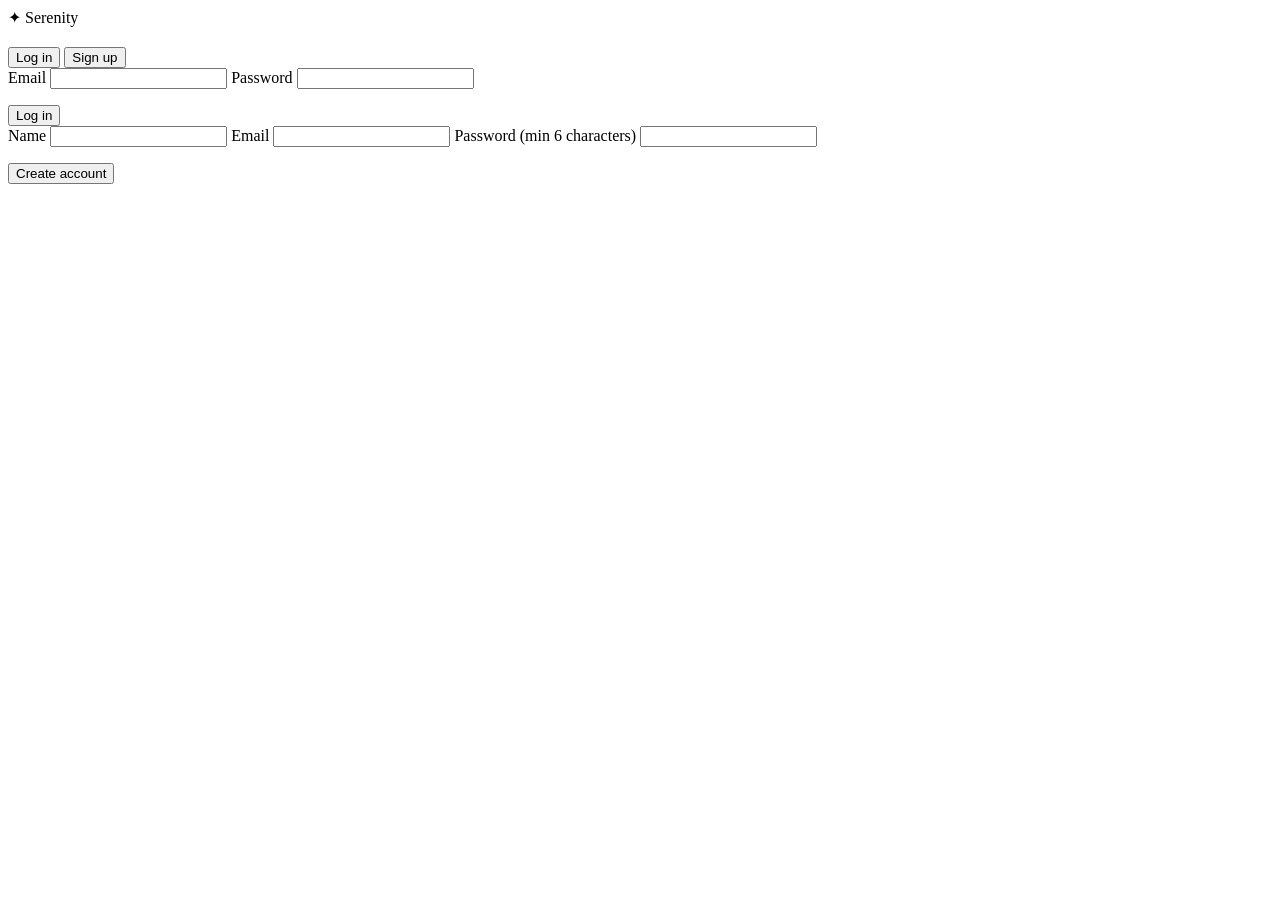
==== index.html @ 815909dd "Add files via upload" ====
<!DOCTYPE html>
<html lang="en">
<head>
<meta charset="UTF-8">
<meta name="viewport" content="width=device-width, initial-scale=1.0">
<title>Serenity — Wellness Companion</title>
<link rel="preconnect" href="https://fonts.googleapis.com">
<link rel="preconnect" href="https://fonts.gstatic.com" crossorigin>
<link href="https://fonts.googleapis.com/css2?family=Space+Grotesk:wght@500;600;700&family=Inter:wght@400;500;600&family=IBM+Plex+Mono:wght@500&display=swap" rel="stylesheet">
<link rel="stylesheet" href="style.css">
</head>
<body>

<!-- AUTH SCREEN -->
<div class="auth-screen" id="authScreen">
  <div class="auth-card">
    <div class="brand" style="justify-content:center;margin-bottom:20px;">
      <span class="brand-mark">✦</span>
      <span class="brand-name">Serenity</span>
    </div>
    <div class="auth-tabs">
      <button class="auth-tab active" data-form="login">Log in</button>
      <button class="auth-tab" data-form="register">Sign up</button>
    </div>

    <form id="loginForm" class="auth-form active">
      <label class="field-label" for="loginEmail">Email</label>
      <input type="email" id="loginEmail" required>
      <label class="field-label" for="loginPassword">Password</label>
      <input type="password" id="loginPassword" required>
      <p class="auth-error" id="loginError"></p>
      <button class="btn btn-primary" type="submit">Log in</button>
    </form>

    <form id="registerForm" class="auth-form">
      <label class="field-label" for="registerName">Name</label>
      <input type="text" id="registerName" required>
      <label class="field-label" for="registerEmail">Email</label>
      <input type="email" id="registerEmail" required>
      <label class="field-label" for="registerPassword">Password (min 6 characters)</label>
      <input type="password" id="registerPassword" required>
      <p class="auth-error" id="registerError"></p>
      <button class="btn btn-primary" type="submit">Create account</button>
    </form>
  </div>
</div>

<!-- APP -->
<div class="app" id="appRoot" style="display:none">

  <aside class="sidebar">
    <div class="brand">
      <span class="brand-mark">✦</span>
      <span class="brand-name">Serenity</span>
    </div>

    <nav class="nav">
      <button class="nav-item active" data-tab="dashboard">
        <svg viewBox="0 0 24 24" fill="none" stroke="currentColor" stroke-width="1.6" stroke-linecap="round" stroke-linejoin="round"><path d="M3 11l9-7 9 7"/><path d="M5 10v9h5v-6h4v6h5v-9"/></svg>
        <span class="label-text">Dashboard</span>
      </button>
      <button class="nav-item" data-tab="mood">
        <svg viewBox="0 0 24 24" fill="none" stroke="currentColor" stroke-width="1.6" stroke-linecap="round" stroke-linejoin="round"><circle cx="12" cy="12" r="8.5"/><path d="M9 10h.01M15 10h.01"/><path d="M8.5 14.2c1 1.1 2.2 1.7 3.5 1.7s2.5-.6 3.5-1.7"/></svg>
        <span class="label-text">Mood</span>
      </button>
      <button class="nav-item" data-tab="health">
        <svg viewBox="0 0 24 24" fill="none" stroke="currentColor" stroke-width="1.6" stroke-linecap="round" stroke-linejoin="round"><path d="M20.8 8.3a4.3 4.3 0 0 0-7.3-3l-1.5 1.5-1.5-1.5a4.3 4.3 0 1 0-6 6L12 19l7.5-7.7c.8-.8 1.3-1.9 1.3-3Z"/></svg>
        <span class="label-text">Health</span>
      </button>
      <button class="nav-item" data-tab="nutrition">
        <svg viewBox="0 0 24 24" fill="none" stroke="currentColor" stroke-width="1.6" stroke-linecap="round" stroke-linejoin="round"><path d="M12 8c-3.3 0-5.5 2.8-5.5 6.3 0 3.7 2.6 6.7 4.6 6.7.9 0 1-.4 1.9-.4s1 .4 1.9.4c1.9 0 4.6-3.4 4.6-7 0-3.2-2.2-6-5.5-6Z"/><path d="M12 8c-.3-2.2.7-3.9 2.3-4.7"/></svg>
        <span class="label-text">Nutrition</span>
      </button>
      <button class="nav-item" data-tab="habits">
        <svg viewBox="0 0 24 24" fill="none" stroke="currentColor" stroke-width="1.6" stroke-linecap="round" stroke-linejoin="round"><circle cx="12" cy="12" r="8.5"/><path d="M8 12.5l2.5 2.5L16 9.5"/></svg>
        <span class="label-text">Habits</span>
      </button>
      <button class="nav-item" data-tab="companion">
        <svg viewBox="0 0 24 24" fill="none" stroke="currentColor" stroke-width="1.6" stroke-linecap="round" stroke-linejoin="round"><path d="M12 3.5c1.8 1.7 1.8 4.6 0 6.3-1.8-1.7-1.8-4.6 0-6.3Z"/><circle cx="12" cy="15" r="6"/></svg>
        <span class="label-text">Companion</span>
      </button>
      <button class="nav-item" data-tab="settings">
        <svg viewBox="0 0 24 24" fill="none" stroke="currentColor" stroke-width="1.6" stroke-linecap="round" stroke-linejoin="round"><circle cx="12" cy="12" r="2.8"/><path d="M19.4 13.5a7.3 7.3 0 0 0 0-3l1.9-1.4-2-3.3-2.2.9a7.3 7.3 0 0 0-2.6-1.5L14.1 3H9.9l-.4 2.2a7.3 7.3 0 0 0-2.6 1.5l-2.2-.9-2 3.3L4.6 10.5a7.3 7.3 0 0 0 0 3L2.7 14.9l2 3.3 2.2-.9c.8.7 1.6 1.2 2.6 1.5l.4 2.2h4.2l.4-2.2c1-.3 1.8-.8 2.6-1.5l2.2.9 2-3.3-1.9-1.4Z"/></svg>
        <span class="label-text">Settings</span>
      </button>
    </nav>

    <div class="sidebar-pet quick-link" data-tab="companion">
      <span class="sidebar-pet-face" id="sidebarPetFace">🌱</span>
      <div class="sidebar-pet-info">
        <span class="sidebar-pet-name" id="sidebarPetName">Pip</span>
        <span class="sidebar-pet-points"><span id="sidebarPoints">0</span> pts</span>
      </div>
    </div>
    <button class="logout-btn" id="logoutBtn">Log out</button>
  </aside>

  <main class="main">

    <!-- DASHBOARD -->
    <section class="screen active" id="screen-dashboard">
      <div class="screen-header">
        <h1 id="dashGreeting">Good morning</h1>
        <p>Here's how today is shaping up.</p>
      </div>
      <div class="card-grid">
        <div class="card pet-mini-card quick-link" data-tab="companion">
          <span class="pet-mini-face" id="dashPetFace">🌱</span>
          <div class="pet-mini-info">
            <h3>Serene is feeling</h3>
            <div class="stat-value small" id="dashCareLabel">Content</div>
          </div>
        </div>
        <div class="card">
          <h3>Points</h3>
          <div class="stat-value" id="dashPoints">0</div>
        </div>
        <div class="card">
          <h3>Water</h3>
          <div class="ring" id="dashWaterRing" style="--pct:0">
            <div class="ring-inner"><span id="dashWaterCups">0</span>/<span id="dashWaterGoal">8</span></div>
          </div>
          <div class="form-row tight" style="justify-content:center">
            <button class="btn-icon" id="waterMinus">–</button>
            <button class="btn-icon" id="waterPlus">+</button>
          </div>
        </div>
        <div class="card">
          <h3>Mood today</h3>
          <div class="stat-value" id="dashMood">—</div>
        </div>
        <div class="card">
          <h3>Sleep last night</h3>
          <div class="stat-value" id="dashSleep">—</div>
        </div>
        <div class="card">
          <h3>Habits done</h3>
          <div class="stat-value" id="dashHabits">0 / 0</div>
        </div>
        <div class="card card-wide">
          <h3>Quick log</h3>
          <div class="quick-actions">
            <button class="btn btn-primary quick-link" data-tab="mood">Log mood</button>
            <button class="btn btn-ghost quick-link" data-tab="health">Log sleep / workout</button>
            <button class="btn btn-ghost quick-link" data-tab="nutrition">Log a meal</button>
            <button class="btn btn-ghost quick-link" data-tab="habits">Check off habits</button>
          </div>
        </div>
      </div>
    </section>

    <!-- MOOD -->
    <section class="screen" id="screen-mood">
      <div class="screen-header">
        <h1>Mood</h1>
        <p>Check in with how you're feeling right now.</p>
      </div>
      <div class="card-grid">
        <div class="card card-wide">
          <h3>Today's check-in</h3>
          <div class="mood-faces" id="moodFaces"></div>
          <label class="field-label" for="moodNote">Note (optional)</label>
          <textarea id="moodNote" placeholder="What's on your mind?"></textarea>
          <div class="form-row" style="margin-top:12px">
            <button class="btn btn-primary" id="saveMoodBtn">Save check-in</button>
          </div>
        </div>
        <div class="card card-wide">
          <h3>Last 14 days</h3>
          <div class="bar-row" id="moodHistory"></div>
        </div>
        <div class="card card-wide">
          <h3>Recent entries</h3>
          <ul class="entry-list" id="moodEntryList"></ul>
        </div>
      </div>
    </section>

    <!-- HEALTH -->
    <section class="screen" id="screen-health">
      <div class="screen-header">
        <h1>Health</h1>
        <p>Water, sleep, and movement.</p>
      </div>
      <div class="card-grid">
        <div class="card">
          <h3>Water today</h3>
          <div class="ring" id="waterRingHealth" style="--pct:0">
            <div class="ring-inner"><span id="waterCupsToday">0</span>/<span id="waterGoalToday">8</span></div>
          </div>
          <div class="form-row tight" style="justify-content:center">
            <button class="btn-icon" id="waterMinusHealth">–</button>
            <button class="btn-icon" id="waterPlusHealth">+</button>
          </div>
          <div class="bar-row" id="waterHistory"></div>
        </div>
        <div class="card">
          <h3>Sleep last night</h3>
          <div class="form-row">
            <div style="flex:1">
              <label class="field-label" for="sleepHours">Hours</label>
              <input type="number" id="sleepHours" min="0" max="14" step="0.5" placeholder="7.5">
            </div>
            <div style="flex:1">
              <label class="field-label" for="sleepQuality">Quality</label>
              <select id="sleepQuality">
                <option>Poor</option>
                <option selected>Okay</option>
                <option>Great</option>
              </select>
            </div>
          </div>
          <button class="btn btn-primary" id="saveSleepBtn">Save sleep</button>
          <div class="bar-row" id="sleepHistory"></div>
        </div>
        <div class="card card-wide">
          <h3>Log a workout</h3>
          <div class="form-row">
            <select id="workoutType">
              <option>Cardio</option>
              <option>Strength</option>
              <option>Yoga</option>
              <option>Walk</option>
              <option>Other</option>
            </select>
            <input type="number" id="workoutDuration" placeholder="Minutes" min="1">
            <button class="btn btn-primary" id="addWorkoutBtn">Add</button>
          </div>
          <ul class="entry-list" id="workoutList"></ul>
        </div>
      </div>
    </section>

    <!-- NUTRITION -->
    <section class="screen" id="screen-nutrition">
      <div class="screen-header">
        <h1>Nutrition</h1>
        <p>Keep a light log of what you're eating.</p>
      </div>
      <div class="card-grid">
        <div class="card">
          <h3>Today</h3>
          <div class="stat-value" id="mealsTodayCount">0</div>
          <span class="tag tag-neutral" id="mealBalanceTag">Log a few more meals</span>
        </div>
        <div class="card card-wide">
          <h3>Log a meal</h3>
          <div class="form-row">
            <input type="text" id="mealName" placeholder="What did you eat?">
            <select id="mealType">
              <option>Breakfast</option>
              <option>Lunch</option>
              <option>Dinner</option>
              <option>Snack</option>
            </select>
            <button class="btn btn-primary" id="addMealBtn">Add</button>
          </div>
          <ul class="entry-list" id="mealList"></ul>
        </div>
      </div>
    </section>

    <!-- HABITS -->
    <section class="screen" id="screen-habits">
      <div class="screen-header">
        <h1>Habits</h1>
        <p>Small, repeatable wins — each one feeds Sprout too.</p>
      </div>
      <div class="card-grid">
        <div class="card card-wide">
          <h3>Today</h3>
          <ul class="entry-list" id="habitList"></ul>
          <div class="form-row" style="margin-top:14px">
            <input type="text" id="newHabitName" placeholder="Add a new habit">
            <button class="btn btn-primary" id="addHabitBtn">Add</button>
          </div>
        </div>
      </div>
    </section>

    <!-- COMPANION -->
    <section class="screen" id="screen-companion">
      <div class="screen-header">
        <h1>Companion</h1>
        <p>How you take care of yourself is how Sprout does too.</p>
      </div>
      <div class="card-grid">
        <div class="card card-wide">
          <div class="pet-stage">
            <svg id="petSvg" class="mood-happy" viewBox="0 0 200 200" width="180" height="180" aria-hidden="true">
              <ellipse class="pet-shadow" cx="100" cy="178" rx="55" ry="9"/>
              <path class="pet-leaf" d="M90 55 C70 40 70 15 85 5 C95 25 95 45 90 55Z"/>
              <path class="pet-leaf" d="M110 55 C130 40 130 15 115 5 C105 25 105 45 110 55Z"/>
              <ellipse class="pet-body" cx="100" cy="122" rx="58" ry="52"/>
              <circle class="pet-cheek" cx="72" cy="130" r="9"/>
              <circle class="pet-cheek" cx="128" cy="130" r="9"/>
              <circle class="pet-eye" cx="84" cy="114" r="6"/>
              <circle class="pet-eye" cx="116" cy="114" r="6"/>
              <path id="petMouth" class="pet-mouth" d="M78 128 Q100 148 122 128"/>
            </svg>
            <div class="pet-accessory-badge" id="petAccessoryBadge"></div>
          </div>
          <div class="companion-headline">
            <h2 id="companionName">Pip</h2>
            <p><span id="companionStatus">Content</span> · score <span id="companionScore" class="mono">0</span>/100 · <span id="companionPoints" class="mono">0</span> pts</p>
          </div>
          <div class="factor-grid">
            <div class="factor">
              <div class="factor-label">Water</div>
              <div class="factor-value" id="factorWater">0 / 8 cups</div>
            </div>
            <div class="factor">
              <div class="factor-label">Mood</div>
              <div class="factor-value" id="factorMood">Not logged yet</div>
            </div>
            <div class="factor">
              <div class="factor-label">Sleep</div>
              <div class="factor-value" id="factorSleep">Not logged yet</div>
            </div>
            <div class="factor">
              <div class="factor-label">Habits</div>
              <div class="factor-value" id="factorHabits">0 / 0</div>
            </div>
          </div>
        </div>
        <div class="card card-wide">
          <h3>Accessories</h3>
          <div class="accessory-grid" id="accessoryGrid"></div>
        </div>
      </div>
    </section>

    <!-- SETTINGS -->
    <section class="screen" id="screen-settings">
      <div class="screen-header">
        <h1>Settings</h1>
        <p>Tune the app to fit you.</p>
      </div>
      <div class="card-grid">
        <div class="card card-wide">
          <div class="settings-row">
            <div>
              <label class="field-label" for="petNameInput">Companion name</label>
              <input type="text" id="petNameInput">
            </div>
            <button class="btn btn-ghost" id="savePetNameBtn">Save</button>
          </div>
          <div class="settings-row">
            <div>
              <label class="field-label" for="waterGoalInput">Daily water goal (cups)</label>
              <input type="number" id="waterGoalInput" min="1" max="20">
            </div>
            <button class="btn btn-ghost" id="saveWaterGoalBtn">Save</button>
          </div>
          <div class="settings-row">
            <label class="switch">
              <input type="checkbox" id="darkModeToggle">
              <span>Dark mode</span>
            </label>
          </div>
          <div class="settings-row">
            <div>
              <div style="font-weight:600">Reset all data</div>
              <div class="field-label" style="margin-top:2px">Clears every log, habit, and unlocked accessory.</div>
            </div>
            <button class="btn btn-ghost" id="resetDataBtn" style="color:var(--accent-rose)">Reset</button>
          </div>
        </div>
      </div>
    </section>

  </main>
</div>

<div class="toast" id="toast"></div>

<script src="app-prototype.js"></script>
</body>
</html>
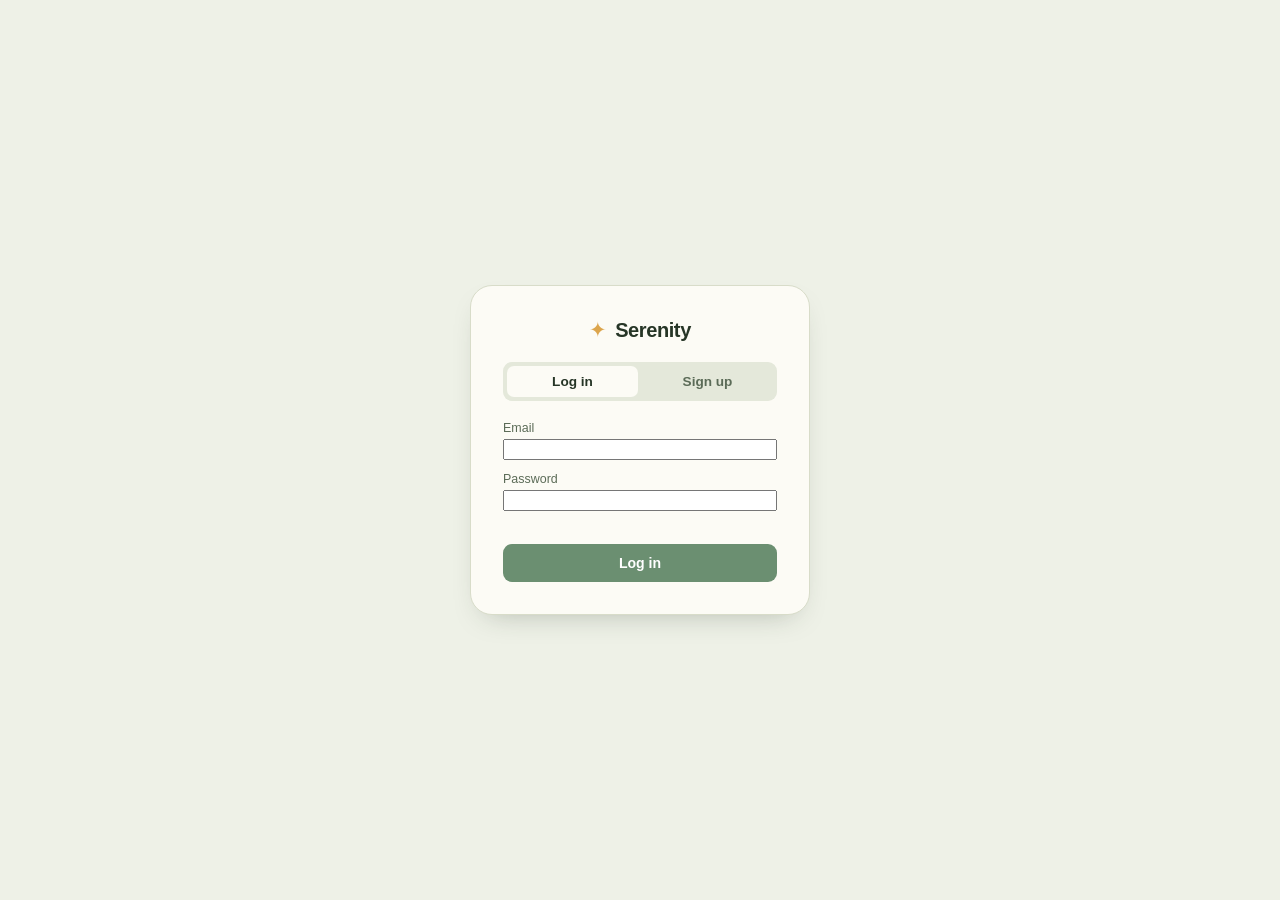
==== commit ddded18b: "Update index.html" ====
--- a/index.html
+++ b/index.html
@@ -3,7 +3,7 @@
 <head>
 <meta charset="UTF-8">
 <meta name="viewport" content="width=device-width, initial-scale=1.0">
-<title>Serenity — Wellness Companion</title>
+<title>Serenity | Wellness Companion</title>
 <link rel="preconnect" href="https://fonts.googleapis.com">
 <link rel="preconnect" href="https://fonts.gstatic.com" crossorigin>
 <link href="https://fonts.googleapis.com/css2?family=Space+Grotesk:wght@500;600;700&family=Inter:wght@400;500;600&family=IBM+Plex+Mono:wght@500&display=swap" rel="stylesheet">
--- a/style.css
+++ b/style.css
@@ -0,0 +1,449 @@
+:root {
+  --bg: #EEF1E7;
+  --surface: #FCFBF5;
+  --surface-alt: #E4E8DA;
+  --ink: #263526;
+  --ink-soft: #5B6B57;
+  --border: #D8DCC9;
+  --accent-amber: #DCA54C;
+  --accent-sage: #6B8F71;
+  --accent-water: #5B8AA6;
+  --accent-lavender: #8983AD;
+  --accent-rose: #C77B78;
+  --radius-lg: 22px;
+  --radius-md: 14px;
+  --radius-sm: 9px;
+  --shadow: 0 12px 30px -16px rgba(38, 53, 38, 0.35);
+  --font-display: 'Space Grotesk', sans-serif;
+  --font-body: 'Inter', sans-serif;
+  --font-mono: 'IBM Plex Mono', monospace;
+}
+
+body.dark {
+  --bg: #141C17;
+  --surface: #1E2921;
+  --surface-alt: #263329;
+  --ink: #E9F0E4;
+  --ink-soft: #9FB29A;
+  --border: #33422F;
+  --shadow: 0 12px 30px -16px rgba(0, 0, 0, 0.55);
+}
+
+* { box-sizing: border-box; }
+
+html, body { height: 100%; }
+
+body {
+  margin: 0;
+  background: var(--bg);
+  color: var(--ink);
+  font-family: var(--font-body);
+  transition: background .3s ease, color .3s ease;
+  -webkit-font-smoothing: antialiased;
+}
+
+button, input, select, textarea { font-family: inherit; }
+
+:focus-visible {
+  outline: 2px solid var(--accent-water);
+  outline-offset: 2px;
+}
+
+h1, h2, h3 { font-family: var(--font-display); margin: 0; color: var(--ink); }
+
+.mono { font-family: var(--font-mono); }
+
+.app {
+  display: grid;
+  grid-template-columns: 232px 1fr;
+  min-height: 100vh;
+}
+
+/* ---------- sidebar ---------- */
+
+.sidebar {
+  background: var(--surface);
+  border-right: 1px solid var(--border);
+  display: flex;
+  flex-direction: column;
+  padding: 24px 16px;
+  gap: 20px;
+}
+
+.brand {
+  display: flex;
+  align-items: center;
+  gap: 8px;
+  padding: 0 8px;
+}
+
+.brand-mark {
+  font-size: 1.3rem;
+  color: var(--accent-amber);
+}
+
+.brand-name {
+  font-family: var(--font-display);
+  font-weight: 700;
+  font-size: 1.25rem;
+  letter-spacing: -0.02em;
+}
+
+.nav {
+  display: flex;
+  flex-direction: column;
+  gap: 4px;
+  flex: 1;
+}
+
+.nav-item {
+  display: flex;
+  align-items: center;
+  gap: 10px;
+  padding: 10px 12px;
+  border: none;
+  background: transparent;
+  color: var(--ink-soft);
+  border-radius: var(--radius-sm);
+  font-size: 0.92rem;
+  font-weight: 500;
+  cursor: pointer;
+  text-align: left;
+  transition: background .18s ease, color .18s ease;
+}
+
+.nav-item svg { width: 18px; height: 18px; flex-shrink: 0; }
+
+.nav-item:hover { background: var(--surface-alt); color: var(--ink); }
+
+.nav-item.active {
+  background: var(--accent-sage);
+  color: #fff;
+}
+
+.sidebar-pet {
+  display: flex;
+  align-items: center;
+  gap: 10px;
+  padding: 10px 12px;
+  border-radius: var(--radius-md);
+  background: var(--surface-alt);
+  cursor: pointer;
+  border: 1px solid var(--border);
+}
+
+.sidebar-pet-face { font-size: 1.4rem; }
+
+.sidebar-pet-info { display: flex; flex-direction: column; line-height: 1.25; }
+
+.sidebar-pet-name { font-weight: 600; font-size: 0.85rem; }
+
+.sidebar-pet-points { font-family: var(--font-mono); font-size: 0.75rem; color: var(--ink-soft); }
+
+/* ---------- main ---------- */
+
+.main {
+  padding: 32px 40px 80px;
+  overflow-y: auto;
+  max-width: 1000px;
+}
+
+.screen { display: none; animation: fadeIn .25s ease; }
+.screen.active { display: block; }
+
+@keyframes fadeIn { from { opacity: 0; transform: translateY(4px); } to { opacity: 1; transform: translateY(0); } }
+
+.screen-header { margin-bottom: 24px; }
+.screen-header h1 { font-size: 1.7rem; margin-bottom: 4px; }
+.screen-header p { color: var(--ink-soft); margin: 0; font-size: 0.95rem; }
+
+.card-grid {
+  display: grid;
+  grid-template-columns: repeat(auto-fit, minmax(220px, 1fr));
+  gap: 18px;
+}
+
+.card {
+  background: var(--surface);
+  border: 1px solid var(--border);
+  border-radius: var(--radius-lg);
+  padding: 22px;
+  box-shadow: var(--shadow);
+}
+
+.card h3 {
+  font-size: 0.78rem;
+  text-transform: uppercase;
+  letter-spacing: 0.06em;
+  color: var(--ink-soft);
+  font-weight: 600;
+  margin-bottom: 14px;
+}
+
+.card-wide { grid-column: 1 / -1; }
+
+/* ---------- buttons & forms ---------- */
+
+.btn {
+  font-family: var(--font-display);
+  font-weight: 600;
+  font-size: 0.88rem;
+  border: none;
+  border-radius: var(--radius-sm);
+  padding: 10px 16px;
+  cursor: pointer;
+  transition: transform .12s ease, opacity .12s ease;
+}
+
+.btn:active { transform: scale(0.97); }
+.btn:disabled { opacity: 0.4; cursor: not-allowed; }
+
+.btn-primary { background: var(--accent-sage); color: #fff; }
+.btn-amber { background: var(--accent-amber); color: #2A2010; }
+.btn-ghost { background: var(--surface-alt); color: var(--ink); }
+.btn-icon {
+  width: 34px; height: 34px; border-radius: 50%;
+  display: inline-flex; align-items: center; justify-content: center;
+  background: var(--surface-alt); border: 1px solid var(--border); color: var(--ink);
+  font-size: 1.1rem; cursor: pointer; font-family: var(--font-body);
+}
+
+.form-row { display: flex; gap: 10px; margin-bottom: 12px; flex-wrap: wrap; }
+.form-row.tight { margin-bottom: 0; }
+
+input[type="text"], input[type="number"], select, textarea {
+  background: var(--surface-alt);
+  border: 1px solid var(--border);
+  color: var(--ink);
+  border-radius: var(--radius-sm);
+  padding: 9px 12px;
+  font-size: 0.9rem;
+  flex: 1;
+  min-width: 100px;
+}
+
+textarea { resize: vertical; min-height: 60px; width: 100%; }
+
+label.field-label { font-size: 0.78rem; color: var(--ink-soft); display: block; margin-bottom: 4px; }
+
+.switch { display: inline-flex; align-items: center; gap: 10px; cursor: pointer; }
+.switch input { width: 40px; height: 22px; }
+
+/* ---------- rings & bars ---------- */
+
+.ring {
+  width: 92px; height: 92px; border-radius: 50%;
+  background: conic-gradient(var(--accent-water) calc(var(--pct, 0) * 1%), var(--surface-alt) 0);
+  display: grid; place-items: center;
+  margin: 0 auto 10px;
+}
+
+.ring-inner {
+  width: 68px; height: 68px; border-radius: 50%;
+  background: var(--surface);
+  display: flex; align-items: center; justify-content: center;
+  font-family: var(--font-mono); font-size: 0.82rem;
+}
+
+.bar-row { display: flex; gap: 8px; align-items: flex-end; height: 80px; margin-top: 10px; }
+.bar-col { display: flex; flex-direction: column; align-items: center; gap: 6px; flex: 1; }
+.bar { width: 12px; border-radius: 4px 4px 0 0; background: var(--accent-sage); min-height: 3px; }
+.bar-water { background: var(--accent-water); }
+.bar-sleep { background: var(--accent-lavender); }
+.bar-label { font-size: 0.65rem; color: var(--ink-soft); }
+
+/* ---------- dashboard ---------- */
+
+.stat-row { display: flex; align-items: baseline; justify-content: space-between; }
+.stat-value { font-family: var(--font-mono); font-size: 1.6rem; }
+.stat-value.small { font-size: 1.3rem; }
+
+.quick-actions { display: flex; gap: 10px; flex-wrap: wrap; margin-top: 16px; }
+
+.pet-mini-card {
+  display: flex; align-items: center; gap: 16px; cursor: pointer;
+}
+.pet-mini-face { font-size: 2.4rem; }
+.pet-mini-info h3 { margin-bottom: 2px; }
+
+/* ---------- mood ---------- */
+
+.mood-faces { display: flex; gap: 10px; flex-wrap: wrap; margin-bottom: 16px; }
+
+.mood-face {
+  display: flex; flex-direction: column; align-items: center; gap: 4px;
+  background: var(--surface-alt); border: 2px solid transparent; border-radius: var(--radius-md);
+  padding: 10px 14px; cursor: pointer;
+}
+.mood-face.selected { border-color: var(--accent-sage); background: var(--surface); }
+.mood-emoji { font-size: 1.5rem; }
+.mood-label { font-size: 0.7rem; color: var(--ink-soft); }
+
+/* ---------- lists ---------- */
+
+ul.entry-list { list-style: none; margin: 0; padding: 0; display: flex; flex-direction: column; gap: 8px; }
+ul.entry-list li {
+  display: flex; justify-content: space-between; gap: 10px;
+  background: var(--surface-alt); padding: 10px 14px; border-radius: var(--radius-sm);
+  font-size: 0.87rem;
+}
+.entry-note { color: var(--ink-soft); font-size: 0.8rem; text-align: right; }
+li.empty { color: var(--ink-soft); font-style: italic; background: transparent; padding-left: 0; }
+
+/* ---------- habits ---------- */
+
+.habit-row { align-items: center; }
+.habit-check {
+  width: 26px; height: 26px; border-radius: 50%; border: 2px solid var(--accent-sage);
+  background: transparent; color: #fff; cursor: pointer; flex-shrink: 0; font-size: 0.8rem;
+}
+.habit-check.checked { background: var(--accent-sage); }
+.habit-name { flex: 1; }
+.habit-streak { font-family: var(--font-mono); font-size: 0.78rem; color: var(--ink-soft); }
+.habit-remove { border: none; background: transparent; color: var(--ink-soft); cursor: pointer; font-size: 0.85rem; }
+
+/* ---------- tags ---------- */
+
+.tag {
+  display: inline-block; padding: 4px 10px; border-radius: 999px; font-size: 0.75rem; font-weight: 600;
+}
+.tag-good { background: rgba(107,143,113,0.18); color: var(--accent-sage); }
+.tag-neutral { background: var(--surface-alt); color: var(--ink-soft); }
+
+/* ---------- companion / pet ---------- */
+
+.pet-stage {
+  position: relative; display: flex; justify-content: center; align-items: center;
+  padding: 20px 0 10px;
+}
+
+.pet-stage svg { animation: breathe 3.6s ease-in-out infinite; }
+
+@keyframes breathe {
+  0%, 100% { transform: translateY(0) scale(1); }
+  50% { transform: translateY(-5px) scale(1.015); }
+}
+
+.pet-leaf { fill: var(--accent-sage); }
+.pet-shadow { fill: rgba(0,0,0,0.08); }
+.pet-body { fill: var(--accent-sage); transition: fill .5s ease; }
+.pet-cheek { fill: var(--accent-rose); opacity: 0.35; }
+.pet-eye { fill: var(--ink); }
+.pet-mouth { fill: none; stroke: var(--ink); stroke-width: 4; stroke-linecap: round; transition: d .3s ease; }
+
+svg.mood-neutral .pet-body { fill: #C9B77E; }
+svg.mood-sad .pet-body { fill: var(--accent-rose); }
+
+.pet-accessory-badge {
+  position: absolute; right: calc(50% - 90px); bottom: 12px;
+  width: 42px; height: 42px; border-radius: 50%;
+  background: var(--surface); border: 2px solid var(--border);
+  align-items: center; justify-content: center; font-size: 20px;
+  display: none; box-shadow: var(--shadow);
+}
+
+.companion-headline { text-align: center; margin-bottom: 6px; }
+.companion-headline h2 { font-size: 1.4rem; }
+.companion-headline p { color: var(--ink-soft); margin: 4px 0 0; font-size: 0.88rem; }
+
+.factor-grid {
+  display: grid; grid-template-columns: repeat(auto-fit, minmax(140px, 1fr)); gap: 10px; margin-top: 16px;
+}
+.factor {
+  background: var(--surface-alt); border-radius: var(--radius-sm); padding: 10px 12px;
+}
+.factor-label { font-size: 0.7rem; color: var(--ink-soft); text-transform: uppercase; letter-spacing: 0.04em; }
+.factor-value { font-family: var(--font-mono); font-size: 1rem; margin-top: 2px; }
+
+.accessory-grid {
+  display: grid; grid-template-columns: repeat(auto-fill, minmax(130px, 1fr)); gap: 12px; margin-top: 14px;
+}
+.acc-card {
+  background: var(--surface-alt); border-radius: var(--radius-md); padding: 14px; text-align: center;
+  display: flex; flex-direction: column; align-items: center; gap: 6px; border: 1px solid var(--border);
+}
+.acc-card.locked { opacity: 0.65; }
+.acc-emoji { font-size: 1.7rem; }
+.acc-name { font-size: 0.8rem; font-weight: 600; }
+.acc-hint { font-size: 0.68rem; color: var(--ink-soft); }
+.acc-btn {
+  font-family: var(--font-display); font-size: 0.72rem; font-weight: 600;
+  border: none; border-radius: 999px; padding: 6px 12px; cursor: pointer;
+  background: var(--accent-amber); color: #2A2010;
+}
+.acc-btn.equipped { background: var(--accent-sage); color: #fff; }
+.acc-btn:disabled { opacity: 0.4; cursor: not-allowed; }
+
+/* ---------- settings ---------- */
+
+.settings-row {
+  display: flex; align-items: flex-end; justify-content: space-between; gap: 14px;
+  padding: 14px 0; border-bottom: 1px solid var(--border); flex-wrap: wrap;
+}
+.settings-row:last-child { border-bottom: none; }
+
+/* ---------- auth screen ---------- */
+
+.auth-screen {
+  min-height: 100vh; display: flex; align-items: center; justify-content: center;
+  background: var(--bg); padding: 20px;
+}
+.auth-card {
+  background: var(--surface); border: 1px solid var(--border); border-radius: var(--radius-lg);
+  box-shadow: var(--shadow); padding: 32px; width: 100%; max-width: 340px;
+}
+.auth-tabs {
+  display: flex; gap: 4px; margin-bottom: 20px; background: var(--surface-alt);
+  border-radius: var(--radius-sm); padding: 4px;
+}
+.auth-tab {
+  flex: 1; padding: 8px; border: none; background: transparent; cursor: pointer;
+  border-radius: calc(var(--radius-sm) - 2px); font-family: var(--font-display);
+  font-weight: 600; font-size: 0.85rem; color: var(--ink-soft);
+}
+.auth-tab.active { background: var(--surface); color: var(--ink); box-shadow: var(--shadow); }
+.auth-form { display: none; flex-direction: column; }
+.auth-form.active { display: flex; }
+.auth-form input { width: 100%; margin-bottom: 12px; }
+.auth-error { color: var(--accent-rose); font-size: 0.8rem; min-height: 1.1em; margin: -4px 0 10px; }
+.auth-form .btn { width: 100%; padding: 11px; }
+
+.logout-btn {
+  width: 100%; margin-top: 6px; font-size: 0.78rem; color: var(--ink-soft);
+  background: transparent; border: 1px solid var(--border); border-radius: var(--radius-sm);
+  padding: 7px; cursor: pointer; font-family: var(--font-body);
+}
+.logout-btn:hover { background: var(--surface-alt); color: var(--ink); }
+
+/* ---------- toast ---------- */
+
+.toast {
+  position: fixed; bottom: 24px; left: 50%; transform: translateX(-50%) translateY(20px);
+  background: var(--ink); color: var(--bg); padding: 12px 20px; border-radius: 999px;
+  font-size: 0.85rem; opacity: 0; pointer-events: none; transition: opacity .25s ease, transform .25s ease;
+  box-shadow: var(--shadow); z-index: 50;
+}
+.toast.show { opacity: 1; transform: translateX(-50%) translateY(0); }
+
+/* ---------- responsive ---------- */
+
+@media (max-width: 780px) {
+  .app { grid-template-columns: 1fr; grid-template-rows: auto 1fr; }
+  .sidebar {
+    flex-direction: row; align-items: center; padding: 12px 14px; border-right: none;
+    border-bottom: 1px solid var(--border); overflow-x: auto; gap: 12px;
+  }
+  .brand { padding: 0; }
+  .nav { flex-direction: row; flex: none; gap: 2px; }
+  .nav-item span.label-text { display: none; }
+  .nav-item { padding: 8px; }
+  .sidebar-pet { margin-left: auto; }
+  .sidebar-pet-info { display: none; }
+  .main { padding: 20px 16px 70px; }
+}
+
+@media (prefers-reduced-motion: reduce) {
+  .pet-stage svg { animation: none; }
+  .screen { animation: none; }
+  .toast { transition: none; }
+}
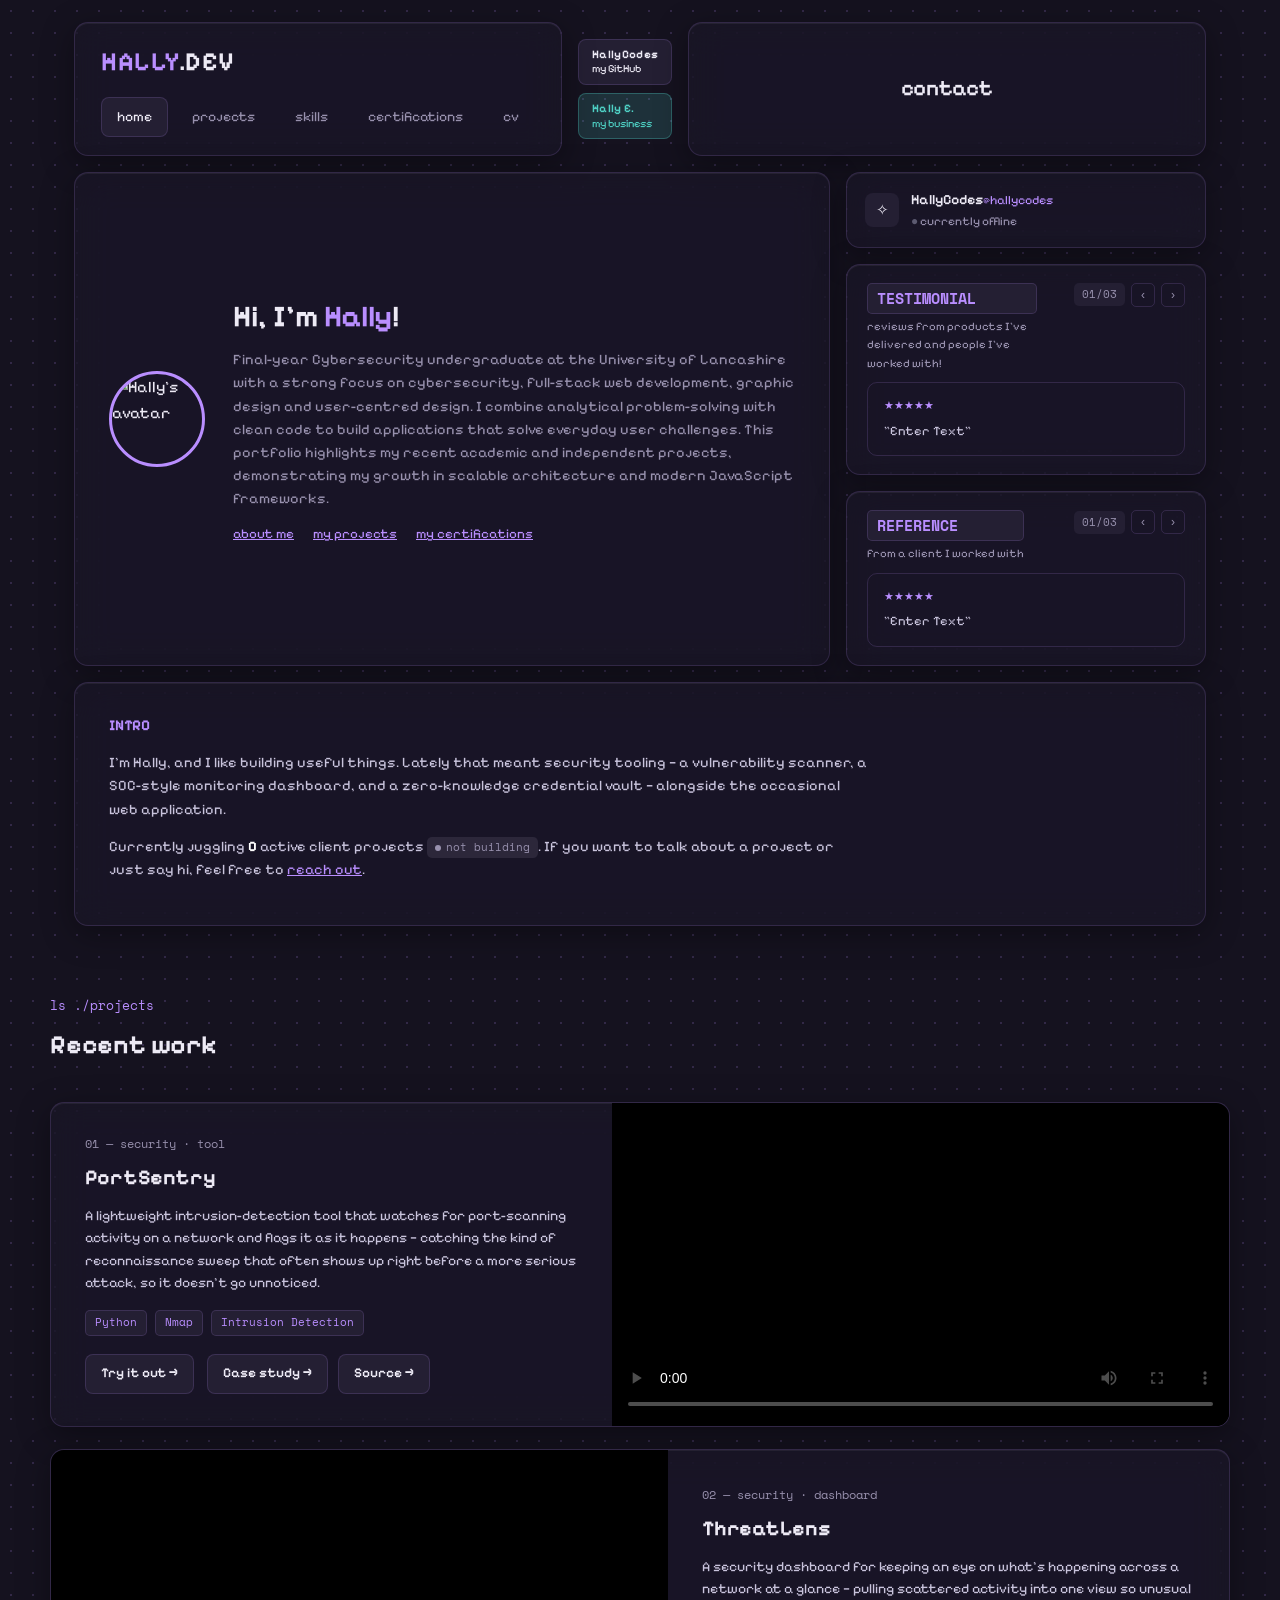
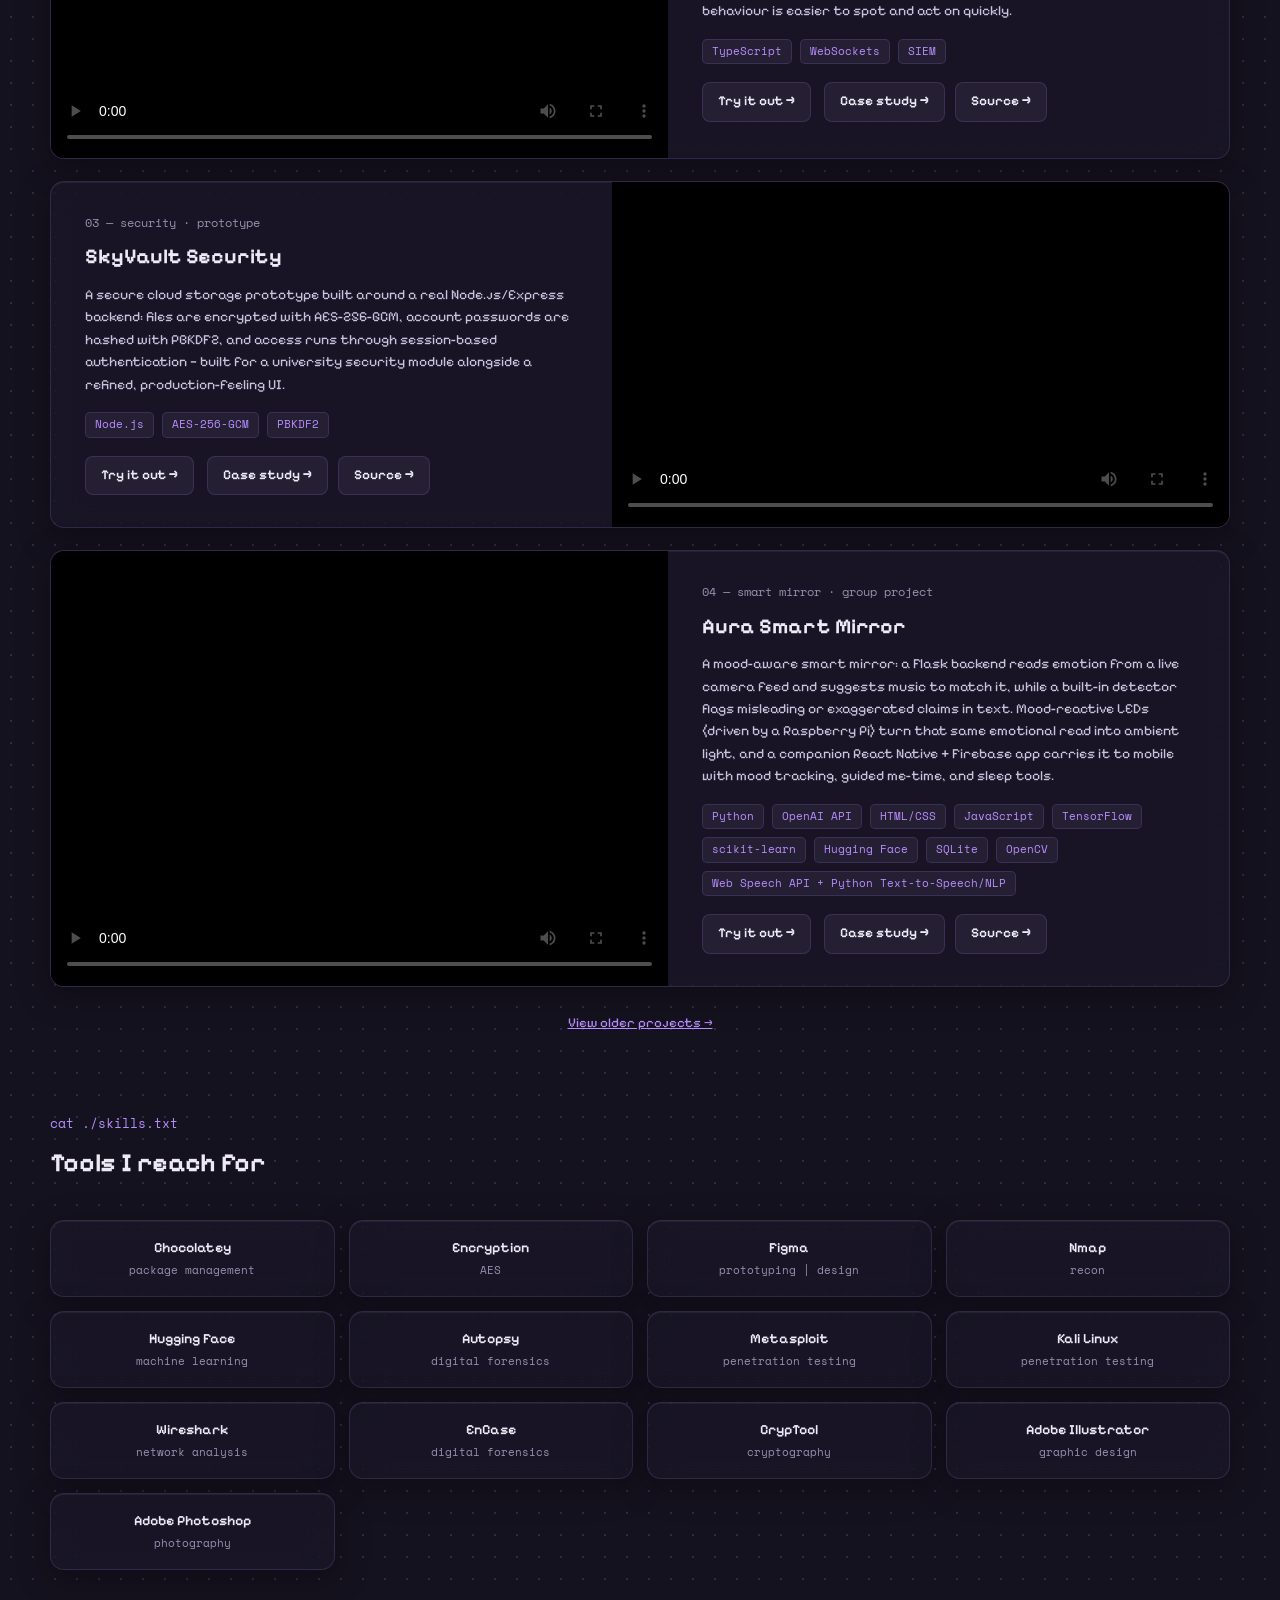
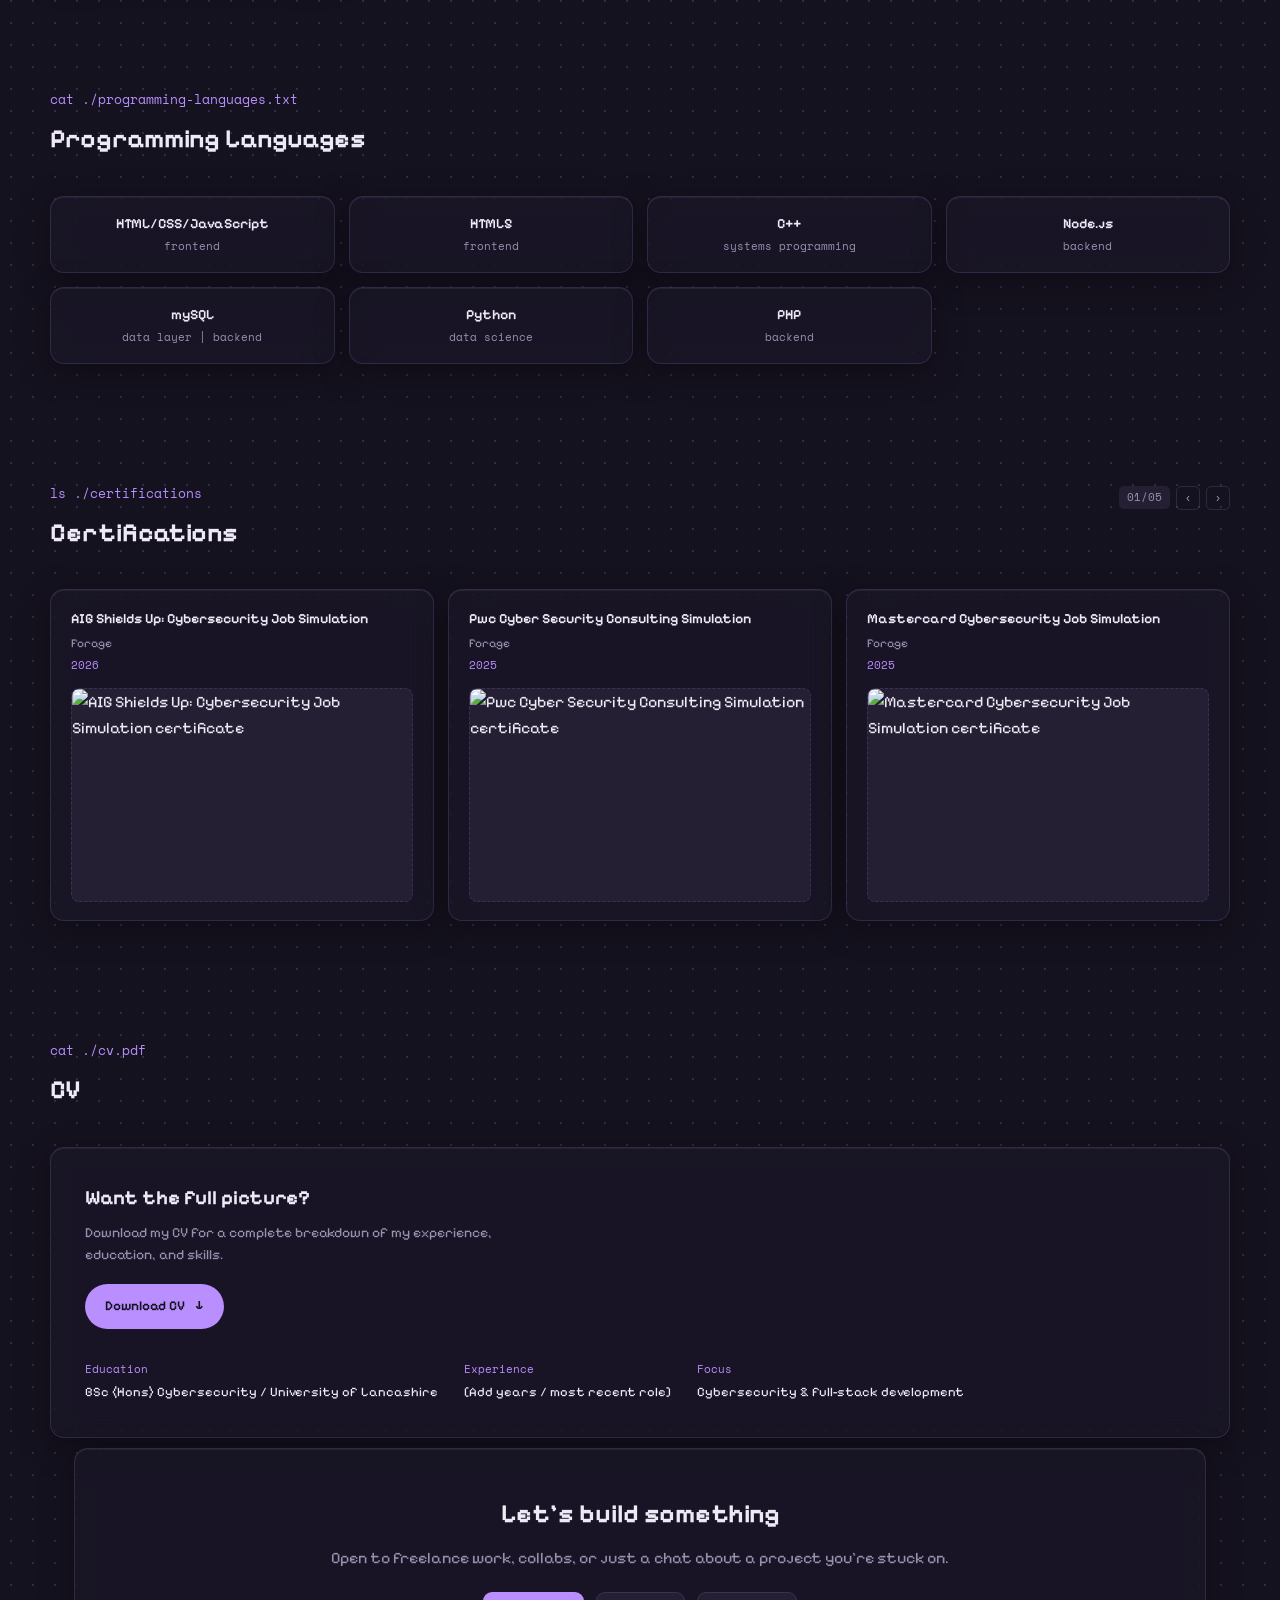
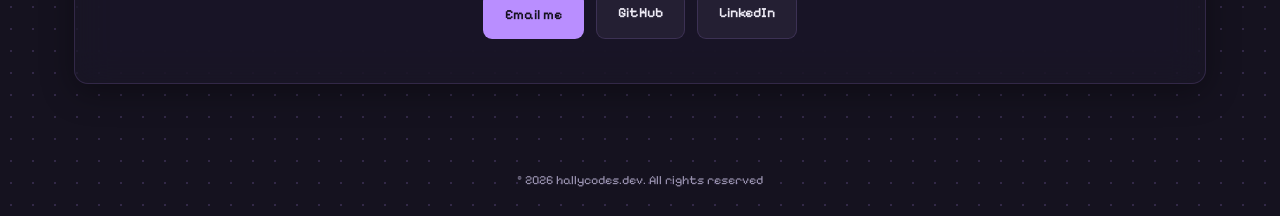
==== commit f0780e60: "Add files via upload" ====
--- a/index.html
+++ b/index.html
@@ -1,379 +1,469 @@
-<!DOCTYPE html>
-<html lang="en">
-<head>
-<meta charset="UTF-8">
-<meta name="viewport" content="width=device-width, initial-scale=1.0">
-<title>Serenity | Wellness Companion</title>
-<link rel="preconnect" href="https://fonts.googleapis.com">
-<link rel="preconnect" href="https://fonts.gstatic.com" crossorigin>
-<link href="https://fonts.googleapis.com/css2?family=Space+Grotesk:wght@500;600;700&family=Inter:wght@400;500;600&family=IBM+Plex+Mono:wght@500&display=swap" rel="stylesheet">
-<link rel="stylesheet" href="style.css">
-</head>
-<body>
-
-<!-- AUTH SCREEN -->
-<div class="auth-screen" id="authScreen">
-  <div class="auth-card">
-    <div class="brand" style="justify-content:center;margin-bottom:20px;">
-      <span class="brand-mark">✦</span>
-      <span class="brand-name">Serenity</span>
-    </div>
-    <div class="auth-tabs">
-      <button class="auth-tab active" data-form="login">Log in</button>
-      <button class="auth-tab" data-form="register">Sign up</button>
-    </div>
-
-    <form id="loginForm" class="auth-form active">
-      <label class="field-label" for="loginEmail">Email</label>
-      <input type="email" id="loginEmail" required>
-      <label class="field-label" for="loginPassword">Password</label>
-      <input type="password" id="loginPassword" required>
-      <p class="auth-error" id="loginError"></p>
-      <button class="btn btn-primary" type="submit">Log in</button>
-    </form>
-
-    <form id="registerForm" class="auth-form">
-      <label class="field-label" for="registerName">Name</label>
-      <input type="text" id="registerName" required>
-      <label class="field-label" for="registerEmail">Email</label>
-      <input type="email" id="registerEmail" required>
-      <label class="field-label" for="registerPassword">Password (min 6 characters)</label>
-      <input type="password" id="registerPassword" required>
-      <p class="auth-error" id="registerError"></p>
-      <button class="btn btn-primary" type="submit">Create account</button>
-    </form>
-  </div>
-</div>
-
-<!-- APP -->
-<div class="app" id="appRoot" style="display:none">
-
-  <aside class="sidebar">
-    <div class="brand">
-      <span class="brand-mark">✦</span>
-      <span class="brand-name">Serenity</span>
-    </div>
-
-    <nav class="nav">
-      <button class="nav-item active" data-tab="dashboard">
-        <svg viewBox="0 0 24 24" fill="none" stroke="currentColor" stroke-width="1.6" stroke-linecap="round" stroke-linejoin="round"><path d="M3 11l9-7 9 7"/><path d="M5 10v9h5v-6h4v6h5v-9"/></svg>
-        <span class="label-text">Dashboard</span>
-      </button>
-      <button class="nav-item" data-tab="mood">
-        <svg viewBox="0 0 24 24" fill="none" stroke="currentColor" stroke-width="1.6" stroke-linecap="round" stroke-linejoin="round"><circle cx="12" cy="12" r="8.5"/><path d="M9 10h.01M15 10h.01"/><path d="M8.5 14.2c1 1.1 2.2 1.7 3.5 1.7s2.5-.6 3.5-1.7"/></svg>
-        <span class="label-text">Mood</span>
-      </button>
-      <button class="nav-item" data-tab="health">
-        <svg viewBox="0 0 24 24" fill="none" stroke="currentColor" stroke-width="1.6" stroke-linecap="round" stroke-linejoin="round"><path d="M20.8 8.3a4.3 4.3 0 0 0-7.3-3l-1.5 1.5-1.5-1.5a4.3 4.3 0 1 0-6 6L12 19l7.5-7.7c.8-.8 1.3-1.9 1.3-3Z"/></svg>
-        <span class="label-text">Health</span>
-      </button>
-      <button class="nav-item" data-tab="nutrition">
-        <svg viewBox="0 0 24 24" fill="none" stroke="currentColor" stroke-width="1.6" stroke-linecap="round" stroke-linejoin="round"><path d="M12 8c-3.3 0-5.5 2.8-5.5 6.3 0 3.7 2.6 6.7 4.6 6.7.9 0 1-.4 1.9-.4s1 .4 1.9.4c1.9 0 4.6-3.4 4.6-7 0-3.2-2.2-6-5.5-6Z"/><path d="M12 8c-.3-2.2.7-3.9 2.3-4.7"/></svg>
-        <span class="label-text">Nutrition</span>
-      </button>
-      <button class="nav-item" data-tab="habits">
-        <svg viewBox="0 0 24 24" fill="none" stroke="currentColor" stroke-width="1.6" stroke-linecap="round" stroke-linejoin="round"><circle cx="12" cy="12" r="8.5"/><path d="M8 12.5l2.5 2.5L16 9.5"/></svg>
-        <span class="label-text">Habits</span>
-      </button>
-      <button class="nav-item" data-tab="companion">
-        <svg viewBox="0 0 24 24" fill="none" stroke="currentColor" stroke-width="1.6" stroke-linecap="round" stroke-linejoin="round"><path d="M12 3.5c1.8 1.7 1.8 4.6 0 6.3-1.8-1.7-1.8-4.6 0-6.3Z"/><circle cx="12" cy="15" r="6"/></svg>
-        <span class="label-text">Companion</span>
-      </button>
-      <button class="nav-item" data-tab="settings">
-        <svg viewBox="0 0 24 24" fill="none" stroke="currentColor" stroke-width="1.6" stroke-linecap="round" stroke-linejoin="round"><circle cx="12" cy="12" r="2.8"/><path d="M19.4 13.5a7.3 7.3 0 0 0 0-3l1.9-1.4-2-3.3-2.2.9a7.3 7.3 0 0 0-2.6-1.5L14.1 3H9.9l-.4 2.2a7.3 7.3 0 0 0-2.6 1.5l-2.2-.9-2 3.3L4.6 10.5a7.3 7.3 0 0 0 0 3L2.7 14.9l2 3.3 2.2-.9c.8.7 1.6 1.2 2.6 1.5l.4 2.2h4.2l.4-2.2c1-.3 1.8-.8 2.6-1.5l2.2.9 2-3.3-1.9-1.4Z"/></svg>
-        <span class="label-text">Settings</span>
-      </button>
-    </nav>
-
-    <div class="sidebar-pet quick-link" data-tab="companion">
-      <span class="sidebar-pet-face" id="sidebarPetFace">🌱</span>
-      <div class="sidebar-pet-info">
-        <span class="sidebar-pet-name" id="sidebarPetName">Pip</span>
-        <span class="sidebar-pet-points"><span id="sidebarPoints">0</span> pts</span>
-      </div>
-    </div>
-    <button class="logout-btn" id="logoutBtn">Log out</button>
-  </aside>
-
-  <main class="main">
-
-    <!-- DASHBOARD -->
-    <section class="screen active" id="screen-dashboard">
-      <div class="screen-header">
-        <h1 id="dashGreeting">Good morning</h1>
-        <p>Here's how today is shaping up.</p>
-      </div>
-      <div class="card-grid">
-        <div class="card pet-mini-card quick-link" data-tab="companion">
-          <span class="pet-mini-face" id="dashPetFace">🌱</span>
-          <div class="pet-mini-info">
-            <h3>Serene is feeling</h3>
-            <div class="stat-value small" id="dashCareLabel">Content</div>
-          </div>
-        </div>
-        <div class="card">
-          <h3>Points</h3>
-          <div class="stat-value" id="dashPoints">0</div>
-        </div>
-        <div class="card">
-          <h3>Water</h3>
-          <div class="ring" id="dashWaterRing" style="--pct:0">
-            <div class="ring-inner"><span id="dashWaterCups">0</span>/<span id="dashWaterGoal">8</span></div>
-          </div>
-          <div class="form-row tight" style="justify-content:center">
-            <button class="btn-icon" id="waterMinus">–</button>
-            <button class="btn-icon" id="waterPlus">+</button>
-          </div>
-        </div>
-        <div class="card">
-          <h3>Mood today</h3>
-          <div class="stat-value" id="dashMood">—</div>
-        </div>
-        <div class="card">
-          <h3>Sleep last night</h3>
-          <div class="stat-value" id="dashSleep">—</div>
-        </div>
-        <div class="card">
-          <h3>Habits done</h3>
-          <div class="stat-value" id="dashHabits">0 / 0</div>
-        </div>
-        <div class="card card-wide">
-          <h3>Quick log</h3>
-          <div class="quick-actions">
-            <button class="btn btn-primary quick-link" data-tab="mood">Log mood</button>
-            <button class="btn btn-ghost quick-link" data-tab="health">Log sleep / workout</button>
-            <button class="btn btn-ghost quick-link" data-tab="nutrition">Log a meal</button>
-            <button class="btn btn-ghost quick-link" data-tab="habits">Check off habits</button>
-          </div>
-        </div>
-      </div>
-    </section>
-
-    <!-- MOOD -->
-    <section class="screen" id="screen-mood">
-      <div class="screen-header">
-        <h1>Mood</h1>
-        <p>Check in with how you're feeling right now.</p>
-      </div>
-      <div class="card-grid">
-        <div class="card card-wide">
-          <h3>Today's check-in</h3>
-          <div class="mood-faces" id="moodFaces"></div>
-          <label class="field-label" for="moodNote">Note (optional)</label>
-          <textarea id="moodNote" placeholder="What's on your mind?"></textarea>
-          <div class="form-row" style="margin-top:12px">
-            <button class="btn btn-primary" id="saveMoodBtn">Save check-in</button>
-          </div>
-        </div>
-        <div class="card card-wide">
-          <h3>Last 14 days</h3>
-          <div class="bar-row" id="moodHistory"></div>
-        </div>
-        <div class="card card-wide">
-          <h3>Recent entries</h3>
-          <ul class="entry-list" id="moodEntryList"></ul>
-        </div>
-      </div>
-    </section>
-
-    <!-- HEALTH -->
-    <section class="screen" id="screen-health">
-      <div class="screen-header">
-        <h1>Health</h1>
-        <p>Water, sleep, and movement.</p>
-      </div>
-      <div class="card-grid">
-        <div class="card">
-          <h3>Water today</h3>
-          <div class="ring" id="waterRingHealth" style="--pct:0">
-            <div class="ring-inner"><span id="waterCupsToday">0</span>/<span id="waterGoalToday">8</span></div>
-          </div>
-          <div class="form-row tight" style="justify-content:center">
-            <button class="btn-icon" id="waterMinusHealth">–</button>
-            <button class="btn-icon" id="waterPlusHealth">+</button>
-          </div>
-          <div class="bar-row" id="waterHistory"></div>
-        </div>
-        <div class="card">
-          <h3>Sleep last night</h3>
-          <div class="form-row">
-            <div style="flex:1">
-              <label class="field-label" for="sleepHours">Hours</label>
-              <input type="number" id="sleepHours" min="0" max="14" step="0.5" placeholder="7.5">
-            </div>
-            <div style="flex:1">
-              <label class="field-label" for="sleepQuality">Quality</label>
-              <select id="sleepQuality">
-                <option>Poor</option>
-                <option selected>Okay</option>
-                <option>Great</option>
-              </select>
-            </div>
-          </div>
-          <button class="btn btn-primary" id="saveSleepBtn">Save sleep</button>
-          <div class="bar-row" id="sleepHistory"></div>
-        </div>
-        <div class="card card-wide">
-          <h3>Log a workout</h3>
-          <div class="form-row">
-            <select id="workoutType">
-              <option>Cardio</option>
-              <option>Strength</option>
-              <option>Yoga</option>
-              <option>Walk</option>
-              <option>Other</option>
-            </select>
-            <input type="number" id="workoutDuration" placeholder="Minutes" min="1">
-            <button class="btn btn-primary" id="addWorkoutBtn">Add</button>
-          </div>
-          <ul class="entry-list" id="workoutList"></ul>
-        </div>
-      </div>
-    </section>
-
-    <!-- NUTRITION -->
-    <section class="screen" id="screen-nutrition">
-      <div class="screen-header">
-        <h1>Nutrition</h1>
-        <p>Keep a light log of what you're eating.</p>
-      </div>
-      <div class="card-grid">
-        <div class="card">
-          <h3>Today</h3>
-          <div class="stat-value" id="mealsTodayCount">0</div>
-          <span class="tag tag-neutral" id="mealBalanceTag">Log a few more meals</span>
-        </div>
-        <div class="card card-wide">
-          <h3>Log a meal</h3>
-          <div class="form-row">
-            <input type="text" id="mealName" placeholder="What did you eat?">
-            <select id="mealType">
-              <option>Breakfast</option>
-              <option>Lunch</option>
-              <option>Dinner</option>
-              <option>Snack</option>
-            </select>
-            <button class="btn btn-primary" id="addMealBtn">Add</button>
-          </div>
-          <ul class="entry-list" id="mealList"></ul>
-        </div>
-      </div>
-    </section>
-
-    <!-- HABITS -->
-    <section class="screen" id="screen-habits">
-      <div class="screen-header">
-        <h1>Habits</h1>
-        <p>Small, repeatable wins — each one feeds Sprout too.</p>
-      </div>
-      <div class="card-grid">
-        <div class="card card-wide">
-          <h3>Today</h3>
-          <ul class="entry-list" id="habitList"></ul>
-          <div class="form-row" style="margin-top:14px">
-            <input type="text" id="newHabitName" placeholder="Add a new habit">
-            <button class="btn btn-primary" id="addHabitBtn">Add</button>
-          </div>
-        </div>
-      </div>
-    </section>
-
-    <!-- COMPANION -->
-    <section class="screen" id="screen-companion">
-      <div class="screen-header">
-        <h1>Companion</h1>
-        <p>How you take care of yourself is how Sprout does too.</p>
-      </div>
-      <div class="card-grid">
-        <div class="card card-wide">
-          <div class="pet-stage">
-            <svg id="petSvg" class="mood-happy" viewBox="0 0 200 200" width="180" height="180" aria-hidden="true">
-              <ellipse class="pet-shadow" cx="100" cy="178" rx="55" ry="9"/>
-              <path class="pet-leaf" d="M90 55 C70 40 70 15 85 5 C95 25 95 45 90 55Z"/>
-              <path class="pet-leaf" d="M110 55 C130 40 130 15 115 5 C105 25 105 45 110 55Z"/>
-              <ellipse class="pet-body" cx="100" cy="122" rx="58" ry="52"/>
-              <circle class="pet-cheek" cx="72" cy="130" r="9"/>
-              <circle class="pet-cheek" cx="128" cy="130" r="9"/>
-              <circle class="pet-eye" cx="84" cy="114" r="6"/>
-              <circle class="pet-eye" cx="116" cy="114" r="6"/>
-              <path id="petMouth" class="pet-mouth" d="M78 128 Q100 148 122 128"/>
-            </svg>
-            <div class="pet-accessory-badge" id="petAccessoryBadge"></div>
-          </div>
-          <div class="companion-headline">
-            <h2 id="companionName">Pip</h2>
-            <p><span id="companionStatus">Content</span> · score <span id="companionScore" class="mono">0</span>/100 · <span id="companionPoints" class="mono">0</span> pts</p>
-          </div>
-          <div class="factor-grid">
-            <div class="factor">
-              <div class="factor-label">Water</div>
-              <div class="factor-value" id="factorWater">0 / 8 cups</div>
-            </div>
-            <div class="factor">
-              <div class="factor-label">Mood</div>
-              <div class="factor-value" id="factorMood">Not logged yet</div>
-            </div>
-            <div class="factor">
-              <div class="factor-label">Sleep</div>
-              <div class="factor-value" id="factorSleep">Not logged yet</div>
-            </div>
-            <div class="factor">
-              <div class="factor-label">Habits</div>
-              <div class="factor-value" id="factorHabits">0 / 0</div>
-            </div>
-          </div>
-        </div>
-        <div class="card card-wide">
-          <h3>Accessories</h3>
-          <div class="accessory-grid" id="accessoryGrid"></div>
-        </div>
-      </div>
-    </section>
-
-    <!-- SETTINGS -->
-    <section class="screen" id="screen-settings">
-      <div class="screen-header">
-        <h1>Settings</h1>
-        <p>Tune the app to fit you.</p>
-      </div>
-      <div class="card-grid">
-        <div class="card card-wide">
-          <div class="settings-row">
-            <div>
-              <label class="field-label" for="petNameInput">Companion name</label>
-              <input type="text" id="petNameInput">
-            </div>
-            <button class="btn btn-ghost" id="savePetNameBtn">Save</button>
-          </div>
-          <div class="settings-row">
-            <div>
-              <label class="field-label" for="waterGoalInput">Daily water goal (cups)</label>
-              <input type="number" id="waterGoalInput" min="1" max="20">
-            </div>
-            <button class="btn btn-ghost" id="saveWaterGoalBtn">Save</button>
-          </div>
-          <div class="settings-row">
-            <label class="switch">
-              <input type="checkbox" id="darkModeToggle">
-              <span>Dark mode</span>
-            </label>
-          </div>
-          <div class="settings-row">
-            <div>
-              <div style="font-weight:600">Reset all data</div>
-              <div class="field-label" style="margin-top:2px">Clears every log, habit, and unlocked accessory.</div>
-            </div>
-            <button class="btn btn-ghost" id="resetDataBtn" style="color:var(--accent-rose)">Reset</button>
-          </div>
-        </div>
-      </div>
-    </section>
-
-  </main>
-</div>
-
-<div class="toast" id="toast"></div>
-
-<script src="app-prototype.js"></script>
-</body>
-</html>
+<!DOCTYPE html>
+<html lang="en">
+<head>
+<meta charset="UTF-8">
+<meta name="viewport" content="width=device-width, initial-scale=1.0">
+<title>Hally.dev | Portfolio</title>
+<link rel="preconnect" href="https://fonts.googleapis.com">
+<link rel="preconnect" href="https://fonts.gstatic.com" crossorigin>
+<link href="https://fonts.googleapis.com/css2?family=Pixelify+Sans:wght@400;500;600;700&family=Space+Mono:wght@400;700&display=swap" rel="stylesheet">
+<link rel="stylesheet" href="style.css">
+</head>
+<body>
+
+<header>
+  <div class="wrap">
+    <div class="nav-row">
+      <div class="logo-panel panel">
+        <div class="logo-row">
+          <div class="logo">HALLY<span>.DEV</span></div>
+          <button class="nav-toggle" id="nav-toggle" aria-label="Toggle menu" aria-expanded="false">
+            <span></span><span></span><span></span>
+          </button>
+        </div>
+        <div class="nav-links" id="nav-links">
+          <a href="#home" class="active">home</a>
+          <a href="#projects">projects</a>
+          <a href="#skills">skills</a>
+          <a href="#certifications">certifications</a>
+          <a href="#cv">cv</a>
+        </div>
+      </div>
+      <div class="badge-col">
+        <a href="https://github.com/Hally149" target="_blank" rel="noopener noreferrer" class="mini-badge gh"><b>HallyCodes</b>my GitHub</a>
+        <a href="#" class="mini-badge st"><b>Hally E.</b>my business</a>
+      </div>
+      <a href="#contact" class="contact-panel panel">contact</a>
+    </div>
+  </div>
+</header>
+
+<div class="wrap" id="home">
+  <div class="hero-grid">
+    <div class="hero-card panel reveal">
+      <div class="avatar">
+        <img src="assets/avatar2.png" alt="Hally's avatar">
+      </div>
+      <div>
+        <h1>Hi, I'm <em>Hally</em>!</h1>
+        <p>Final-year Cybersecurity undergraduate at the University of Lancashire with a strong focus on cybersecurity, full-stack web development, graphic design and user-centred design. I combine analytical problem-solving with clean code to build applications that solve everyday user challenges. This portfolio highlights my recent academic and independent projects, demonstrating my growth in scalable architecture and modern JavaScript frameworks.</p>
+        <div class="hero-links">
+          <a href="#skills">about me</a>
+          <a href="#projects">my projects</a>
+          <a href="#certifications">my certifications</a>
+        </div>
+      </div>
+    </div>
+    <div class="side-stack reveal">
+      <div class="status-card panel">
+        <div class="status-dot" id="status-icon">&#x2727;</div>
+        <div>
+          <div class="name">HallyCodes<span>@hallycodes</span></div>
+          <div class="sub" id="status-sub">currently online</div>
+        </div>
+      </div>
+      <div class="testimonial-card panel">
+        <div class="t-head">
+          <div>
+            <div class="tag">TESTIMONIAL</div>
+            <div class="sub">reviews from products I've delivered and people I've worked with!</div>
+          </div>
+          <div class="t-nav">
+            <span class="t-count" id="t-count">01/03</span>
+            <button class="t-btn" id="t-prev">‹</button>
+            <button class="t-btn" id="t-next">›</button>
+          </div>
+        </div>
+        <div class="quote-box">
+          <div class="stars">★★★★★</div>
+          <div id="t-text">"Enter Text"</div>
+        </div>
+      </div>
+      <div class="reference-card panel">
+        <div class="t-head">
+          <div>
+            <div class="tag">REFERENCE</div>
+            <div class="sub">from a client I worked with</div>
+          </div>
+          <div class="t-nav">
+            <span class="t-count" id="r-count">01/03</span>
+            <button class="t-btn" id="r-prev">‹</button>
+            <button class="t-btn" id="r-next">›</button>
+          </div>
+        </div>
+        <div class="quote-box">
+          <div class="stars">★★★★★</div>
+          <div id="r-text">"Enter Text"</div>
+        </div>
+      </div>
+    </div>
+  </div>
+
+  <div class="quick-intro panel reveal">
+    <h3>INTRO</h3>
+    <p>I'm Hally, and I like building useful things. Lately that meant security tooling — a vulnerability scanner, a SOC-style monitoring dashboard, and a zero-knowledge credential vault — alongside the occasional web application.</p>
+    <p>Currently juggling <span class="num-highlight">0</span> active client projects <span class="live-pill not-building" id="status-toggle">not building</span>. If you want to talk about a project or just say hi, feel free to <a href="#contact" style="color:var(--purple); text-decoration:underline;">reach out</a>.</p>
+  </div>
+</div>
+
+<div class="wrap section" id="projects">
+  <div class="section-head reveal">
+    <span class="section-tag">ls ./projects</span>
+    <h2>Recent work</h2>
+  </div>
+
+  <div class="project-card panel reveal">
+    <div class="project-media">
+      <video controls playsinline poster="assets/portsentry-thumbnail.svg">
+        <source src="assets/portsentry-demo.mp4" type="video/mp4">
+      </video>
+    </div>
+    <div class="project-copy">
+      <div class="kicker">01 — security · tool</div>
+      <h3>PortSentry</h3>
+      <p>A lightweight intrusion-detection tool that watches for port-scanning activity on a network and flags it as it happens — catching the kind of reconnaissance sweep that often shows up right before a more serious attack, so it doesn't go unnoticed.</p>
+      <div class="tag-row">
+        <span class="tag">Python</span><span class="tag">Nmap</span><span class="tag">Intrusion Detection</span>
+      </div>
+      <div class="project-links">
+        <a href="https://github.com/Hally149/portsentry" target="_blank" rel="noopener noreferrer">Try it out →</a>
+        <a href="#">Case study →</a><a href="#">Source →</a>
+      </div>
+    </div>
+  </div>
+
+  <div class="project-card panel reveal">
+    <div class="project-media">
+      <video controls playsinline poster="assets/threatlens-thumbnail.png">
+        <source src="assets/threatlens-demo.mp4" type="video/mp4">
+      </video>
+    </div>
+    <div class="project-copy">
+      <div class="kicker">02 — security · dashboard</div>
+      <h3>ThreatLens</h3>
+      <p>A security dashboard for keeping an eye on what's happening across a network at a glance — pulling scattered activity into one view so unusual behaviour is easier to spot and act on quickly.</p>
+      <div class="tag-row">
+        <span class="tag">TypeScript</span><span class="tag">WebSockets</span><span class="tag">SIEM</span>
+      </div>
+      <div class="project-links">
+        <a href="https://github.com/Hally149" target="_blank" rel="noopener noreferrer">Try it out →</a>
+        <a href="#">Case study →</a><a href="#">Source →</a>
+      </div>
+    </div>
+  </div>
+
+  <div class="project-card panel reveal">
+    <div class="project-media vault-media">
+      <video controls playsinline poster="assets/SkyVault Security -Login page.png">
+        <source src="assets/skyvault-demo.mp4" type="video/mp4">
+      </video>
+    </div>
+    <div class="project-copy">
+      <div class="kicker">03 — security · prototype</div>
+      <h3>SkyVault Security</h3>
+      <p>A secure cloud storage prototype built around a real Node.js/Express backend: files are encrypted with AES-256-GCM, account passwords are hashed with PBKDF2, and access runs through session-based authentication — built for a university security module alongside a refined, production-feeling UI.</p>
+      <div class="tag-row">
+        <span class="tag">Node.js</span><span class="tag">AES-256-GCM</span><span class="tag">PBKDF2</span>
+      </div>
+      <div class="project-links">
+        <a href="https://github.com/Hally149" target="_blank" rel="noopener noreferrer">Try it out →</a>
+        <a href="#">Case study →</a><a href="#">Source →</a>
+      </div>
+    </div>
+  </div>
+
+  <div class="project-card panel reveal">
+    <div class="project-media">
+      <video controls playsinline poster="assets/aura-smart-mirror.png">
+        <source src="assets/aura-smart-mirror-demo.mp4" type="video/mp4">
+      </video>
+    </div>
+    <div class="project-copy">
+      <div class="kicker">04 — smart mirror · group project</div>
+      <h3>Aura Smart Mirror</h3>
+      <p>A mood-aware smart mirror: a Flask backend reads emotion from a live camera feed and suggests music to match it, while a built-in detector flags misleading or exaggerated claims in text. Mood-reactive LEDs (driven by a Raspberry Pi) turn that same emotional read into ambient light, and a companion React Native + Firebase app carries it to mobile with mood tracking, guided me-time, and sleep tools.</p>
+      <div class="tag-row">
+        <span class="tag">Python</span><span class="tag">OpenAI API</span><span class="tag">HTML/CSS</span><span class="tag">JavaScript</span><span class="tag">TensorFlow</span><span class="tag">scikit-learn</span><span class="tag">Hugging Face</span><span class="tag">SQLite</span><span class="tag">OpenCV</span><span class="tag">Web Speech API + Python Text-to-Speech/NLP</span>
+      </div>
+      <div class="project-links">
+        <a href="https://github.com/Hally149" target="_blank" rel="noopener noreferrer">Try it out →</a>
+        <a href="#">Case study →</a><a href="#">Source →</a>
+      </div>
+    </div>
+  </div>
+
+  <div class="view-archive reveal">
+    <a href="old projects.html">View older projects →</a>
+  </div>
+</div>
+
+<div class="wrap section" id="skills">
+  <div class="section-head reveal">
+    <span class="section-tag">cat ./skills.txt</span>
+    <h2>Tools I reach for</h2>
+  </div>
+  <div class="skill-grid reveal">
+    <div class="skill-chip panel"><div class="k">Chocolatey</div><div class="v">package management</div></div>
+    <div class="skill-chip panel"><div class="k">Encryption</div><div class="v">AES</div></div>
+    <div class="skill-chip panel"><div class="k">Figma</div><div class="v">prototyping | design</div></div>
+    <div class="skill-chip panel"><div class="k">Nmap</div><div class="v">recon</div></div>
+    <div class="skill-chip panel"><div class="k">Hugging Face</div><div class="v">machine learning</div></div>
+    <div class="skill-chip panel"><div class="k">Autopsy</div><div class="v">digital forensics</div></div>
+    <div class="skill-chip panel"><div class="k">Metasploit</div><div class="v">penetration testing</div></div>
+    <div class="skill-chip panel"><div class="k">Kali Linux</div><div class="v">penetration testing</div></div>
+    <div class="skill-chip panel"><div class="k">Wireshark</div><div class="v">network analysis</div></div>
+    <div class="skill-chip panel"><div class="k">EnCase</div><div class="v">digital forensics</div></div>
+    <div class="skill-chip panel"><div class="k">CrypTool</div><div class="v">cryptography</div></div>
+    <div class="skill-chip panel"><div class="k">Adobe Illustrator</div><div class="v">graphic design</div></div>
+    <div class="skill-chip panel"><div class="k">Adobe Photoshop</div><div class="v">photography</div></div>
+  </div>
+</div>
+
+<div class="wrap section" id="programming-languages">
+  <div class="section-head reveal">
+    <span class="section-tag">cat ./programming-languages.txt</span>
+    <h2>Programming Languages </h2>
+  </div>
+  <div class="skill-grid reveal">
+    <div class="skill-chip panel"><div class="k">HTML/CSS/JavaScript</div><div class="v">frontend</div></div>
+    <div class="skill-chip panel"><div class="k">HTML5</div><div class="v">frontend</div></div>
+    <div class="skill-chip panel"><div class="k">C++</div><div class="v">systems programming</div></div>
+    <div class="skill-chip panel"><div class="k">Node.js</div><div class="v">backend</div></div>
+    <div class="skill-chip panel"><div class="k">mySQL</div><div class="v">data layer | backend</div></div>
+    <div class="skill-chip panel"><div class="k">Python</div><div class="v">data science</div></div>
+    <div class="skill-chip panel"><div class="k">PHP</div><div class="v">backend</div></div>
+  </div>
+</div>
+
+<div class="wrap section" id="certifications">
+  <div class="section-head reveal cert-section-head">
+    <div>
+      <span class="section-tag">ls ./certifications</span>
+      <h2>Certifications</h2>
+    </div>
+    <div class="t-nav">
+      <span class="t-count" id="cert-count">01/03</span>
+      <button class="t-btn" id="cert-prev">‹</button>
+      <button class="t-btn" id="cert-next">›</button>
+    </div>
+  </div>
+  <div class="cert-grid reveal" id="cert-grid"></div>
+</div>
+
+<div class="wrap section" id="cv">
+  <div class="section-head reveal">
+    <span class="section-tag">cat ./cv.pdf</span>
+    <h2>CV</h2>
+  </div>
+  <div class="cv-card panel reveal">
+    <div class="cv-copy">
+      <h3>Want the full picture?</h3>
+      <p>Download my CV for a complete breakdown of my experience, education, and skills.</p>
+      <a href="assets\Hally E. cv and cover letter.pdf" class="cv-download" download>Download CV <span class="cta-arrow">↓</span></a>
+    </div>
+    <div class="cv-highlights">
+      <div class="cv-highlight">
+        <div class="cv-h-label">Education</div>
+        <div class="cv-h-value">BSc (Hons) Cybersecurity / University of Lancashire</div>
+      </div>
+      <div class="cv-highlight">
+        <div class="cv-h-label">Experience</div>
+        <div class="cv-h-value">[Add years / most recent role]</div>
+      </div>
+      <div class="cv-highlight">
+        <div class="cv-h-label">Focus</div>
+        <div class="cv-h-value">Cybersecurity &amp; full-stack development</div>
+      </div>
+    </div>
+  </div>
+</div>
+
+<div class="wrap" id="contact">
+  <div class="contact-block panel reveal">
+    <h2>Let's build something</h2>
+    <p>Open to freelance work, collabs, or just a chat about a project you're stuck on.</p>
+    <div class="contact-row">
+      <a href="mailto:hally@hally.dev" class="primary">Email me</a>
+      <a href="https://github.com/Hally149" target="_blank" rel="noopener noreferrer" class="mini-badge gh">GitHub</a>
+      <a href="https://www.linkedin.com/in/hally-ero-99329641a/" target="_blank" rel="noopener noreferrer" class="mini-badge li">LinkedIn</a>
+    </div>
+  </div>
+</div>
+
+<footer>© 2026 hallycodes.dev. All rights reserved</footer>
+
+<script>
+  const testimonials = [
+    {text:'"Enter Text"'},
+    {text:'"Enter Text"'},
+    {text:'"Enter Text"'}
+  ];
+  let tIndex = 0;
+  const tText = document.getElementById('t-text');
+  const tCount = document.getElementById('t-count');
+  function renderTestimonial(){
+    tText.textContent = testimonials[tIndex].text;
+    tCount.textContent = String(tIndex+1).padStart(2,'0') + '/' + String(testimonials.length).padStart(2,'0');
+  }
+  document.getElementById('t-prev').addEventListener('click', () => {
+    tIndex = (tIndex - 1 + testimonials.length) % testimonials.length;
+    renderTestimonial();
+  });
+  document.getElementById('t-next').addEventListener('click', () => {
+    tIndex = (tIndex + 1) % testimonials.length;
+    renderTestimonial();
+  });
+
+  const references = [
+    {text:'Sabrina Yu: "Hally took part in several Bright Network virtual events, where she took on the role of Student Leadership board. These events saw over 300 students that attended to gain insight into different careers and speak to professionals. Hally took part in icebreaker activities where she led the virtual side. She was proactive and worked well with the team, and I’m sure she will continue to perform consistently in the future."'},
+    {text:'"Enter Text"'},
+    {text:'"Enter Text"'}
+  ];
+  let rIndex = 0;
+  const rText = document.getElementById('r-text');
+  const rCount = document.getElementById('r-count');
+  function renderReference(){
+    rText.textContent = references[rIndex].text;
+    rCount.textContent = String(rIndex+1).padStart(2,'0') + '/' + String(references.length).padStart(2,'0');
+  }
+  document.getElementById('r-prev').addEventListener('click', () => {
+    rIndex = (rIndex - 1 + references.length) % references.length;
+    renderReference();
+  });
+  document.getElementById('r-next').addEventListener('click', () => {
+    rIndex = (rIndex + 1) % references.length;
+    renderReference();
+  });
+
+  // Owner-only "online/offline" status toggle.
+  // Visiting once with ?owner=hally in the URL flips this browser into
+  // owner mode (saved in localStorage) — regular visitors never see or
+  // trigger this, since they never load the page with that flag.
+  const OWNER_KEY = 'hally_owner_mode';
+  const STATUS_KEY = 'hally_online_status';
+  const params = new URLSearchParams(window.location.search);
+  if (params.get('owner') === 'hally') {
+    localStorage.setItem(OWNER_KEY, 'true');
+  }
+  const isOwner = localStorage.getItem(OWNER_KEY) === 'true';
+
+  const statusSub = document.getElementById('status-sub');
+  const statusIcon = document.getElementById('status-icon');
+  function applyStatus(online){
+    statusSub.textContent = online ? 'currently online' : 'currently offline';
+    statusSub.classList.toggle('is-online', online);
+  }
+  let isOnline = localStorage.getItem(STATUS_KEY) === 'online';
+  applyStatus(isOnline);
+
+  if (isOwner) {
+    statusSub.classList.add('editable');
+    statusIcon.classList.add('editable');
+    const toggleStatus = () => {
+      isOnline = !isOnline;
+      localStorage.setItem(STATUS_KEY, isOnline ? 'online' : 'offline');
+      applyStatus(isOnline);
+    };
+    statusSub.addEventListener('click', toggleStatus);
+    statusIcon.addEventListener('click', toggleStatus);
+  }
+
+  const statusToggle = document.getElementById('status-toggle');
+  statusToggle.addEventListener('click', () => {
+    const isBuilding = !statusToggle.classList.contains('not-building');
+    statusToggle.classList.toggle('not-building');
+    statusToggle.textContent = isBuilding ? 'not building' : 'building';
+  });
+
+  const certificates = [
+    {image:'assets/aig-shields-up-cert.png', name:'AIG Shields Up: Cybersecurity Job Simulation', issuer:'Forage', year:'2026'},
+    {image:'assets/pwc-cyber-security-consulting-cert.png', name:'Pwc Cyber Security Consulting Simulation', issuer:'Forage', year:'2025'},
+    {image:'assets/mastercard-cybersecurity-cert.png', name:'Mastercard Cybersecurity Job Simulation', issuer:'Forage', year:'2025'},
+    {image:'assets/bird-and-bird-cert.png', name:'Bird & Bird Commercial Law Bird Bird Virtual Experience Programme', issuer:'Forage', year:'2025'},
+    {image:'assets/deloitte-cyber-cert.png', name:'Deloitte. Cyber Job Simulation', issuer:'Forage', year:'2025'},
+    {image:'assets/mooc-sprint-cert.png', name:'MOOC SPRINT INTRO TO CODING', issuer:'Forage', year:'2025'},
+    {image:'assets/columbia-plus-cert.png', name:'Prompt Engineering & Programming with OpenAI', issuer:'Columbia + (Columbia University)', year:'2025'},
+    {image:'assets/intro-to-cyber-cert.png', name:'Introduction to Cybersecurity', issuer:'Cisco Networking Academy', year:'2024'},
+    {image:'assets/Graduate Careers For Bright Minds _ Bright Network_files', name:'Bright Network Women In Leadership 2025', issuer:'James Uffindell', year:'2025'},
+    {image:'assets/', name:'Bright Network Women in TEC September 2025', issuer:'James Uffindell', year:'2025'},
+    {image:'assets/', name:'Bright Network Black Talent in Banking Autmn 2025', issuer:'James Uffindell', year:'2025'},
+    {image:'assets/', name:'IEUK 2025: Technology & Engineering', issuer:'James Uffindell', year:'2025'},
+    {image:'assets/', name:'Couch to Coder 2025', issuer:'James Uffindell', year:'2025'},
+    {image:'assets/', name:'IEUK 2026: Finance, Professional Services & Consulting', issuer:'James Uffindell', year:'2026'}
+  ];
+  const CERTS_PER_PAGE = 3;
+  const certPageCount = Math.ceil(certificates.length / CERTS_PER_PAGE);
+  let certPage = 0;
+  const certGrid = document.getElementById('cert-grid');
+  const certCount = document.getElementById('cert-count');
+  function renderCertificates(){
+    const start = certPage * CERTS_PER_PAGE;
+    const pageItems = certificates.slice(start, start + CERTS_PER_PAGE);
+    certGrid.innerHTML = pageItems.map(c => `
+      <div class="cert-card panel">
+        <div class="cert-body">
+          <div class="cert-name">${c.name}</div>
+          <div class="cert-issuer">${c.issuer}</div>
+          <div class="cert-year">${c.year}</div>
+        </div>
+        <div class="cert-media"><img src="${c.image}" alt="${c.name} certificate"></div>
+      </div>
+    `).join('');
+    certCount.textContent = String(certPage+1).padStart(2,'0') + '/' + String(certPageCount).padStart(2,'0');
+  }
+  function certGoPrev(){
+    certPage = (certPage - 1 + certPageCount) % certPageCount;
+    renderCertificates();
+  }
+  function certGoNext(){
+    certPage = (certPage + 1) % certPageCount;
+    renderCertificates();
+  }
+  document.getElementById('cert-prev').addEventListener('click', certGoPrev);
+  document.getElementById('cert-next').addEventListener('click', certGoNext);
+  renderCertificates();
+
+  let certPointerActive = false;
+  let certStartX = 0;
+  let certStartY = 0;
+  const CERT_SWIPE_THRESHOLD = 40;
+  certGrid.addEventListener('pointerdown', (e) => {
+    certPointerActive = true;
+    certStartX = e.clientX;
+    certStartY = e.clientY;
+  });
+  certGrid.addEventListener('pointerup', (e) => {
+    if (!certPointerActive) return;
+    certPointerActive = false;
+    const dx = e.clientX - certStartX;
+    const dy = e.clientY - certStartY;
+    if (Math.abs(dx) < CERT_SWIPE_THRESHOLD || Math.abs(dx) < Math.abs(dy)) return;
+    if (dx < 0) certGoNext();
+    else certGoPrev();
+  });
+  certGrid.addEventListener('pointercancel', () => { certPointerActive = false; });
+
+  const navToggle = document.getElementById('nav-toggle');
+  const navLinks = document.getElementById('nav-links');
+  navToggle.addEventListener('click', () => {
+    const isOpen = navLinks.classList.toggle('open');
+    navToggle.classList.toggle('open', isOpen);
+    navToggle.setAttribute('aria-expanded', String(isOpen));
+  });
+  navLinks.querySelectorAll('a').forEach((link) => {
+    link.addEventListener('click', () => {
+      navLinks.classList.remove('open');
+      navToggle.classList.remove('open');
+      navToggle.setAttribute('aria-expanded', 'false');
+    });
+  });
+
+  const reveals = document.querySelectorAll('.reveal');
+  const io = new IntersectionObserver((entries) => {
+    entries.forEach(e => { if(e.isIntersecting) e.target.classList.add('in'); });
+  }, {threshold:0.1});
+  reveals.forEach(el => io.observe(el));
+</script>
+
+</body>
+</html>
--- a/style.css
+++ b/style.css
@@ -1,449 +1,265 @@
-:root {
-  --bg: #EEF1E7;
-  --surface: #FCFBF5;
-  --surface-alt: #E4E8DA;
-  --ink: #263526;
-  --ink-soft: #5B6B57;
-  --border: #D8DCC9;
-  --accent-amber: #DCA54C;
-  --accent-sage: #6B8F71;
-  --accent-water: #5B8AA6;
-  --accent-lavender: #8983AD;
-  --accent-rose: #C77B78;
-  --radius-lg: 22px;
-  --radius-md: 14px;
-  --radius-sm: 9px;
-  --shadow: 0 12px 30px -16px rgba(38, 53, 38, 0.35);
-  --font-display: 'Space Grotesk', sans-serif;
-  --font-body: 'Inter', sans-serif;
-  --font-mono: 'IBM Plex Mono', monospace;
-}
-
-body.dark {
-  --bg: #141C17;
-  --surface: #1E2921;
-  --surface-alt: #263329;
-  --ink: #E9F0E4;
-  --ink-soft: #9FB29A;
-  --border: #33422F;
-  --shadow: 0 12px 30px -16px rgba(0, 0, 0, 0.55);
-}
-
-* { box-sizing: border-box; }
-
-html, body { height: 100%; }
-
-body {
-  margin: 0;
-  background: var(--bg);
-  color: var(--ink);
-  font-family: var(--font-body);
-  transition: background .3s ease, color .3s ease;
-  -webkit-font-smoothing: antialiased;
-}
-
-button, input, select, textarea { font-family: inherit; }
-
-:focus-visible {
-  outline: 2px solid var(--accent-water);
-  outline-offset: 2px;
-}
-
-h1, h2, h3 { font-family: var(--font-display); margin: 0; color: var(--ink); }
-
-.mono { font-family: var(--font-mono); }
-
-.app {
-  display: grid;
-  grid-template-columns: 232px 1fr;
-  min-height: 100vh;
-}
-
-/* ---------- sidebar ---------- */
-
-.sidebar {
-  background: var(--surface);
-  border-right: 1px solid var(--border);
-  display: flex;
-  flex-direction: column;
-  padding: 24px 16px;
-  gap: 20px;
-}
-
-.brand {
-  display: flex;
-  align-items: center;
-  gap: 8px;
-  padding: 0 8px;
-}
-
-.brand-mark {
-  font-size: 1.3rem;
-  color: var(--accent-amber);
-}
-
-.brand-name {
-  font-family: var(--font-display);
-  font-weight: 700;
-  font-size: 1.25rem;
-  letter-spacing: -0.02em;
-}
-
-.nav {
-  display: flex;
-  flex-direction: column;
-  gap: 4px;
-  flex: 1;
-}
-
-.nav-item {
-  display: flex;
-  align-items: center;
-  gap: 10px;
-  padding: 10px 12px;
-  border: none;
-  background: transparent;
-  color: var(--ink-soft);
-  border-radius: var(--radius-sm);
-  font-size: 0.92rem;
-  font-weight: 500;
-  cursor: pointer;
-  text-align: left;
-  transition: background .18s ease, color .18s ease;
-}
-
-.nav-item svg { width: 18px; height: 18px; flex-shrink: 0; }
-
-.nav-item:hover { background: var(--surface-alt); color: var(--ink); }
-
-.nav-item.active {
-  background: var(--accent-sage);
-  color: #fff;
-}
-
-.sidebar-pet {
-  display: flex;
-  align-items: center;
-  gap: 10px;
-  padding: 10px 12px;
-  border-radius: var(--radius-md);
-  background: var(--surface-alt);
-  cursor: pointer;
-  border: 1px solid var(--border);
-}
-
-.sidebar-pet-face { font-size: 1.4rem; }
-
-.sidebar-pet-info { display: flex; flex-direction: column; line-height: 1.25; }
-
-.sidebar-pet-name { font-weight: 600; font-size: 0.85rem; }
-
-.sidebar-pet-points { font-family: var(--font-mono); font-size: 0.75rem; color: var(--ink-soft); }
-
-/* ---------- main ---------- */
-
-.main {
-  padding: 32px 40px 80px;
-  overflow-y: auto;
-  max-width: 1000px;
-}
-
-.screen { display: none; animation: fadeIn .25s ease; }
-.screen.active { display: block; }
-
-@keyframes fadeIn { from { opacity: 0; transform: translateY(4px); } to { opacity: 1; transform: translateY(0); } }
-
-.screen-header { margin-bottom: 24px; }
-.screen-header h1 { font-size: 1.7rem; margin-bottom: 4px; }
-.screen-header p { color: var(--ink-soft); margin: 0; font-size: 0.95rem; }
-
-.card-grid {
-  display: grid;
-  grid-template-columns: repeat(auto-fit, minmax(220px, 1fr));
-  gap: 18px;
-}
-
-.card {
-  background: var(--surface);
-  border: 1px solid var(--border);
-  border-radius: var(--radius-lg);
-  padding: 22px;
-  box-shadow: var(--shadow);
-}
-
-.card h3 {
-  font-size: 0.78rem;
-  text-transform: uppercase;
-  letter-spacing: 0.06em;
-  color: var(--ink-soft);
-  font-weight: 600;
-  margin-bottom: 14px;
-}
-
-.card-wide { grid-column: 1 / -1; }
-
-/* ---------- buttons & forms ---------- */
-
-.btn {
-  font-family: var(--font-display);
-  font-weight: 600;
-  font-size: 0.88rem;
-  border: none;
-  border-radius: var(--radius-sm);
-  padding: 10px 16px;
-  cursor: pointer;
-  transition: transform .12s ease, opacity .12s ease;
-}
-
-.btn:active { transform: scale(0.97); }
-.btn:disabled { opacity: 0.4; cursor: not-allowed; }
-
-.btn-primary { background: var(--accent-sage); color: #fff; }
-.btn-amber { background: var(--accent-amber); color: #2A2010; }
-.btn-ghost { background: var(--surface-alt); color: var(--ink); }
-.btn-icon {
-  width: 34px; height: 34px; border-radius: 50%;
-  display: inline-flex; align-items: center; justify-content: center;
-  background: var(--surface-alt); border: 1px solid var(--border); color: var(--ink);
-  font-size: 1.1rem; cursor: pointer; font-family: var(--font-body);
-}
-
-.form-row { display: flex; gap: 10px; margin-bottom: 12px; flex-wrap: wrap; }
-.form-row.tight { margin-bottom: 0; }
-
-input[type="text"], input[type="number"], select, textarea {
-  background: var(--surface-alt);
-  border: 1px solid var(--border);
-  color: var(--ink);
-  border-radius: var(--radius-sm);
-  padding: 9px 12px;
-  font-size: 0.9rem;
-  flex: 1;
-  min-width: 100px;
-}
-
-textarea { resize: vertical; min-height: 60px; width: 100%; }
-
-label.field-label { font-size: 0.78rem; color: var(--ink-soft); display: block; margin-bottom: 4px; }
-
-.switch { display: inline-flex; align-items: center; gap: 10px; cursor: pointer; }
-.switch input { width: 40px; height: 22px; }
-
-/* ---------- rings & bars ---------- */
-
-.ring {
-  width: 92px; height: 92px; border-radius: 50%;
-  background: conic-gradient(var(--accent-water) calc(var(--pct, 0) * 1%), var(--surface-alt) 0);
-  display: grid; place-items: center;
-  margin: 0 auto 10px;
-}
-
-.ring-inner {
-  width: 68px; height: 68px; border-radius: 50%;
-  background: var(--surface);
-  display: flex; align-items: center; justify-content: center;
-  font-family: var(--font-mono); font-size: 0.82rem;
-}
-
-.bar-row { display: flex; gap: 8px; align-items: flex-end; height: 80px; margin-top: 10px; }
-.bar-col { display: flex; flex-direction: column; align-items: center; gap: 6px; flex: 1; }
-.bar { width: 12px; border-radius: 4px 4px 0 0; background: var(--accent-sage); min-height: 3px; }
-.bar-water { background: var(--accent-water); }
-.bar-sleep { background: var(--accent-lavender); }
-.bar-label { font-size: 0.65rem; color: var(--ink-soft); }
-
-/* ---------- dashboard ---------- */
-
-.stat-row { display: flex; align-items: baseline; justify-content: space-between; }
-.stat-value { font-family: var(--font-mono); font-size: 1.6rem; }
-.stat-value.small { font-size: 1.3rem; }
-
-.quick-actions { display: flex; gap: 10px; flex-wrap: wrap; margin-top: 16px; }
-
-.pet-mini-card {
-  display: flex; align-items: center; gap: 16px; cursor: pointer;
-}
-.pet-mini-face { font-size: 2.4rem; }
-.pet-mini-info h3 { margin-bottom: 2px; }
-
-/* ---------- mood ---------- */
-
-.mood-faces { display: flex; gap: 10px; flex-wrap: wrap; margin-bottom: 16px; }
-
-.mood-face {
-  display: flex; flex-direction: column; align-items: center; gap: 4px;
-  background: var(--surface-alt); border: 2px solid transparent; border-radius: var(--radius-md);
-  padding: 10px 14px; cursor: pointer;
-}
-.mood-face.selected { border-color: var(--accent-sage); background: var(--surface); }
-.mood-emoji { font-size: 1.5rem; }
-.mood-label { font-size: 0.7rem; color: var(--ink-soft); }
-
-/* ---------- lists ---------- */
-
-ul.entry-list { list-style: none; margin: 0; padding: 0; display: flex; flex-direction: column; gap: 8px; }
-ul.entry-list li {
-  display: flex; justify-content: space-between; gap: 10px;
-  background: var(--surface-alt); padding: 10px 14px; border-radius: var(--radius-sm);
-  font-size: 0.87rem;
-}
-.entry-note { color: var(--ink-soft); font-size: 0.8rem; text-align: right; }
-li.empty { color: var(--ink-soft); font-style: italic; background: transparent; padding-left: 0; }
-
-/* ---------- habits ---------- */
-
-.habit-row { align-items: center; }
-.habit-check {
-  width: 26px; height: 26px; border-radius: 50%; border: 2px solid var(--accent-sage);
-  background: transparent; color: #fff; cursor: pointer; flex-shrink: 0; font-size: 0.8rem;
-}
-.habit-check.checked { background: var(--accent-sage); }
-.habit-name { flex: 1; }
-.habit-streak { font-family: var(--font-mono); font-size: 0.78rem; color: var(--ink-soft); }
-.habit-remove { border: none; background: transparent; color: var(--ink-soft); cursor: pointer; font-size: 0.85rem; }
-
-/* ---------- tags ---------- */
-
-.tag {
-  display: inline-block; padding: 4px 10px; border-radius: 999px; font-size: 0.75rem; font-weight: 600;
-}
-.tag-good { background: rgba(107,143,113,0.18); color: var(--accent-sage); }
-.tag-neutral { background: var(--surface-alt); color: var(--ink-soft); }
-
-/* ---------- companion / pet ---------- */
-
-.pet-stage {
-  position: relative; display: flex; justify-content: center; align-items: center;
-  padding: 20px 0 10px;
-}
-
-.pet-stage svg { animation: breathe 3.6s ease-in-out infinite; }
-
-@keyframes breathe {
-  0%, 100% { transform: translateY(0) scale(1); }
-  50% { transform: translateY(-5px) scale(1.015); }
-}
-
-.pet-leaf { fill: var(--accent-sage); }
-.pet-shadow { fill: rgba(0,0,0,0.08); }
-.pet-body { fill: var(--accent-sage); transition: fill .5s ease; }
-.pet-cheek { fill: var(--accent-rose); opacity: 0.35; }
-.pet-eye { fill: var(--ink); }
-.pet-mouth { fill: none; stroke: var(--ink); stroke-width: 4; stroke-linecap: round; transition: d .3s ease; }
-
-svg.mood-neutral .pet-body { fill: #C9B77E; }
-svg.mood-sad .pet-body { fill: var(--accent-rose); }
-
-.pet-accessory-badge {
-  position: absolute; right: calc(50% - 90px); bottom: 12px;
-  width: 42px; height: 42px; border-radius: 50%;
-  background: var(--surface); border: 2px solid var(--border);
-  align-items: center; justify-content: center; font-size: 20px;
-  display: none; box-shadow: var(--shadow);
-}
-
-.companion-headline { text-align: center; margin-bottom: 6px; }
-.companion-headline h2 { font-size: 1.4rem; }
-.companion-headline p { color: var(--ink-soft); margin: 4px 0 0; font-size: 0.88rem; }
-
-.factor-grid {
-  display: grid; grid-template-columns: repeat(auto-fit, minmax(140px, 1fr)); gap: 10px; margin-top: 16px;
-}
-.factor {
-  background: var(--surface-alt); border-radius: var(--radius-sm); padding: 10px 12px;
-}
-.factor-label { font-size: 0.7rem; color: var(--ink-soft); text-transform: uppercase; letter-spacing: 0.04em; }
-.factor-value { font-family: var(--font-mono); font-size: 1rem; margin-top: 2px; }
-
-.accessory-grid {
-  display: grid; grid-template-columns: repeat(auto-fill, minmax(130px, 1fr)); gap: 12px; margin-top: 14px;
-}
-.acc-card {
-  background: var(--surface-alt); border-radius: var(--radius-md); padding: 14px; text-align: center;
-  display: flex; flex-direction: column; align-items: center; gap: 6px; border: 1px solid var(--border);
-}
-.acc-card.locked { opacity: 0.65; }
-.acc-emoji { font-size: 1.7rem; }
-.acc-name { font-size: 0.8rem; font-weight: 600; }
-.acc-hint { font-size: 0.68rem; color: var(--ink-soft); }
-.acc-btn {
-  font-family: var(--font-display); font-size: 0.72rem; font-weight: 600;
-  border: none; border-radius: 999px; padding: 6px 12px; cursor: pointer;
-  background: var(--accent-amber); color: #2A2010;
-}
-.acc-btn.equipped { background: var(--accent-sage); color: #fff; }
-.acc-btn:disabled { opacity: 0.4; cursor: not-allowed; }
-
-/* ---------- settings ---------- */
-
-.settings-row {
-  display: flex; align-items: flex-end; justify-content: space-between; gap: 14px;
-  padding: 14px 0; border-bottom: 1px solid var(--border); flex-wrap: wrap;
-}
-.settings-row:last-child { border-bottom: none; }
-
-/* ---------- auth screen ---------- */
-
-.auth-screen {
-  min-height: 100vh; display: flex; align-items: center; justify-content: center;
-  background: var(--bg); padding: 20px;
-}
-.auth-card {
-  background: var(--surface); border: 1px solid var(--border); border-radius: var(--radius-lg);
-  box-shadow: var(--shadow); padding: 32px; width: 100%; max-width: 340px;
-}
-.auth-tabs {
-  display: flex; gap: 4px; margin-bottom: 20px; background: var(--surface-alt);
-  border-radius: var(--radius-sm); padding: 4px;
-}
-.auth-tab {
-  flex: 1; padding: 8px; border: none; background: transparent; cursor: pointer;
-  border-radius: calc(var(--radius-sm) - 2px); font-family: var(--font-display);
-  font-weight: 600; font-size: 0.85rem; color: var(--ink-soft);
-}
-.auth-tab.active { background: var(--surface); color: var(--ink); box-shadow: var(--shadow); }
-.auth-form { display: none; flex-direction: column; }
-.auth-form.active { display: flex; }
-.auth-form input { width: 100%; margin-bottom: 12px; }
-.auth-error { color: var(--accent-rose); font-size: 0.8rem; min-height: 1.1em; margin: -4px 0 10px; }
-.auth-form .btn { width: 100%; padding: 11px; }
-
-.logout-btn {
-  width: 100%; margin-top: 6px; font-size: 0.78rem; color: var(--ink-soft);
-  background: transparent; border: 1px solid var(--border); border-radius: var(--radius-sm);
-  padding: 7px; cursor: pointer; font-family: var(--font-body);
-}
-.logout-btn:hover { background: var(--surface-alt); color: var(--ink); }
-
-/* ---------- toast ---------- */
-
-.toast {
-  position: fixed; bottom: 24px; left: 50%; transform: translateX(-50%) translateY(20px);
-  background: var(--ink); color: var(--bg); padding: 12px 20px; border-radius: 999px;
-  font-size: 0.85rem; opacity: 0; pointer-events: none; transition: opacity .25s ease, transform .25s ease;
-  box-shadow: var(--shadow); z-index: 50;
-}
-.toast.show { opacity: 1; transform: translateX(-50%) translateY(0); }
-
-/* ---------- responsive ---------- */
-
-@media (max-width: 780px) {
-  .app { grid-template-columns: 1fr; grid-template-rows: auto 1fr; }
-  .sidebar {
-    flex-direction: row; align-items: center; padding: 12px 14px; border-right: none;
-    border-bottom: 1px solid var(--border); overflow-x: auto; gap: 12px;
-  }
-  .brand { padding: 0; }
-  .nav { flex-direction: row; flex: none; gap: 2px; }
-  .nav-item span.label-text { display: none; }
-  .nav-item { padding: 8px; }
-  .sidebar-pet { margin-left: auto; }
-  .sidebar-pet-info { display: none; }
-  .main { padding: 20px 16px 70px; }
-}
-
-@media (prefers-reduced-motion: reduce) {
-  .pet-stage svg { animation: none; }
-  .screen { animation: none; }
-  .toast { transition: none; }
-}
+:root{
+  --bg: #15121F;
+  --panel: #1D1929;
+  --panel-2: #241F33;
+  --border: rgba(185,142,255,0.16);
+  --purple: #B98EFF;
+  --purple-dim: #8A6FC7;
+  --green: #6EE7A8;
+  --teal: #4FD1C5;
+  --text: #EDEAF5;
+  --text-soft: #9891AE;
+  --pixel: 'Pixelify Sans', 'Space Mono', monospace;
+  --mono: 'Space Mono', monospace;
+}
+*{box-sizing:border-box; margin:0; padding:0;}
+html{scroll-behavior:smooth;}
+body{
+  font-family: var(--pixel);
+  background: var(--bg);
+  color: var(--text);
+  background-image: radial-gradient(rgba(185,142,255,0.18) 1px, transparent 1px);
+  background-size: 22px 22px;
+  line-height:1.6;
+  overflow-x:hidden;
+}
+.wrap{max-width:1180px; margin:0 auto; padding:0 24px;}
+a{color:inherit;}
+::selection{background: var(--purple); color:#15121F;}
+
+.panel{
+  background: rgba(29,25,41,0.55);
+  border: 1px solid var(--border);
+  border-radius: 14px;
+  backdrop-filter: blur(18px) saturate(140%);
+  -webkit-backdrop-filter: blur(18px) saturate(140%);
+  box-shadow:
+    0 8px 32px rgba(0,0,0,0.35),
+    inset 0 1px 0 rgba(255,255,255,0.06);
+  position: relative;
+}
+
+/* ---------- NAV ---------- */
+header{padding: 22px 0 0;}
+.nav-row{display:flex; gap:16px; align-items:stretch;}
+.logo-panel{
+  padding: 18px 26px; display:flex; flex-direction:column; justify-content:center; gap:14px;
+}
+.logo{font-size:26px; font-weight:700; color: var(--purple); letter-spacing:0.02em;}
+.logo span{color: var(--text);}
+.logo-row{display:flex; align-items:center; justify-content:space-between; gap:14px;}
+.nav-toggle{
+  display:none; flex-direction:column; align-items:center; justify-content:center; gap:5px;
+  width:38px; height:38px; border-radius:8px; background: var(--panel-2);
+  border:1px solid var(--border); cursor:pointer; flex-shrink:0;
+}
+.nav-toggle span{
+  width:18px; height:2px; background: var(--text); border-radius:2px;
+  transition: transform .2s ease, opacity .2s ease;
+}
+.nav-toggle.open span:nth-child(1){transform: translateY(7px) rotate(45deg);}
+.nav-toggle.open span:nth-child(2){opacity:0;}
+.nav-toggle.open span:nth-child(3){transform: translateY(-7px) rotate(-45deg);}
+.nav-links{display:flex; gap:8px;}
+.nav-links a{
+  font-size:14px; text-decoration:none; padding:9px 16px; border-radius:8px; color: var(--text-soft);
+  transition: background .15s ease, color .15s ease;
+}
+.nav-links a.active{background: var(--panel-2); color: var(--text); box-shadow: inset 0 0 0 1px var(--border);}
+.nav-links a:hover{color: var(--purple);}
+.badge-col{display:flex; flex-direction:column; gap:8px; justify-content:center;}
+.mini-badge{
+  display:flex; flex-direction:column; padding:8px 14px; border-radius:8px; font-size:11px;
+  text-decoration:none; line-height:1.35;
+}
+.mini-badge b{font-size:11.5px; letter-spacing:0.03em;}
+.mini-badge.gh{background: var(--panel-2); color: var(--text); box-shadow: inset 0 0 0 1px var(--border);}
+.mini-badge.st{background: rgba(79,209,197,0.16); color: var(--teal); box-shadow: inset 0 0 0 1px rgba(79,209,197,0.3);}
+.contact-panel{
+  flex:1; display:flex; align-items:center; justify-content:center;
+  font-size:22px; font-weight:600; color: var(--text); text-decoration:none;
+  transition: color .15s ease, box-shadow .15s ease;
+}
+.contact-panel:hover{color: var(--purple); box-shadow: inset 0 0 0 1px var(--purple);}
+
+/* ---------- HERO ---------- */
+.hero-grid{display:grid; grid-template-columns: 2.1fr 1fr; gap:16px; margin-top:16px;}
+.hero-card{padding: 34px; display:flex; gap:28px; align-items:center;}
+.avatar{
+  width:96px; height:96px; border-radius:50%; flex-shrink:0;
+  border: 3px solid var(--purple); display:flex; align-items:center; justify-content:center;
+}
+.avatar img{
+  width: 100%;
+  height: 100%;
+  object-fit: cover;
+  border-radius: 50%;
+  display: block;
+}
+.hero-card h1{font-size:30px; margin-bottom:8px;}
+.hero-card h1 em{font-style:normal; color: var(--purple);}
+.hero-card p{color: var(--text-soft); font-size:14.5px; margin-bottom:10px;}
+.hero-links a{
+  font-size:13.5px; text-decoration:underline; color: var(--purple); margin-right:16px;
+}
+
+.side-stack{display:flex; flex-direction:column; gap:16px;}
+.status-card{padding:16px 18px; display:flex; gap:12px; align-items:center;}
+.status-dot{width:34px; height:34px; border-radius:8px; background: var(--panel-2); flex-shrink:0; display:flex; align-items:center; justify-content:center; font-size:15px;}
+.status-card .name{font-size:14px; font-weight:600;}
+.status-card .name span{color: var(--purple); font-weight:400; font-size:12.5px;}
+.status-card .sub{font-size:12px; color: var(--text-soft);}
+.status-card .sub::before{content:'● '; color:#5c5a70;}
+.status-card .sub.is-online::before{color: var(--green);}
+.status-card .sub.editable, .status-dot.editable{cursor:pointer; transition: opacity .15s ease;}
+.status-card .sub.editable:hover, .status-dot.editable:hover{opacity:0.75;}
+
+/* ---------- TESTIMONIAL / REFERENCE CARDS ---------- */
+.testimonial-card,
+.reference-card{padding:18px 20px;}
+
+.t-head{display:flex; justify-content:space-between; align-items:flex-start; margin-bottom:10px; flex-wrap:nowrap;}
+.t-head .tag{color: var(--purple); font-size:14.5px; font-weight:600;}
+.t-head .sub{font-size:11.5px; color: var(--text-soft); margin-top:3px; max-width:170px;}
+.t-nav{display:flex; gap:6px; align-items:center; flex-wrap:nowrap; flex-shrink:0;}
+.t-count{font-family: var(--mono); font-size:11px; background: var(--panel-2); padding:3px 8px; border-radius:5px; color: var(--text-soft);}
+.t-btn{
+  width:24px; height:24px; border-radius:5px; border:1px solid var(--border); background:transparent;
+  color: var(--text-soft); cursor:pointer; font-size:12px; display:flex; align-items:center; justify-content:center;
+}
+.t-btn:hover{border-color: var(--purple); color: var(--purple);}
+.quote-box{border:1px solid var(--border); border-radius:10px; padding:14px 16px; font-size:13px; color:#c9c4dd;}
+.quote-box .stars{color: var(--purple); font-size:11px; margin-bottom:6px;}
+
+.quick-intro{padding:30px 34px; margin-top:16px;}
+.quick-intro h3{color: var(--purple); font-size:15px; margin-bottom:14px;}
+.quick-intro p{color:#c9c4dd; font-size:14.5px; margin-bottom:14px; max-width:760px;}
+.live-pill{
+  display:inline-flex; align-items:center; gap:5px; background: rgba(110,231,168,0.15); color: var(--green);
+  font-size:10.5px; font-family: var(--mono); padding:2px 8px; border-radius:5px; vertical-align:middle;
+  border:none; cursor:pointer; font-weight:inherit; line-height:inherit;
+  transition: background .15s ease, color .15s ease;
+}
+.live-pill::before{content:''; width:6px; height:6px; border-radius:50%; background: var(--green);}
+.live-pill.not-building{background: rgba(152,145,174,0.15); color: var(--text-soft);}
+.live-pill.not-building::before{background: var(--text-soft);}
+.num-highlight{color:#fff; font-weight:700;}
+
+/* ---------- SECTION HEADS ---------- */
+.section{padding:70px 0 10px;}
+.section-tag{font-family: var(--mono); font-size:12.5px; color: var(--purple); display:block; margin-bottom:8px;}
+.section-head h2{font-size:26px; margin-bottom:36px;}
+.cert-section-head{display:flex; justify-content:space-between; align-items:flex-start;}
+.cert-section-head .t-nav{margin-top:2px;}
+
+/* ---------- PROJECTS ---------- */
+.project-card{
+  display:grid; grid-template-columns: 1.1fr 1fr; gap:0; overflow:hidden; margin-bottom:22px;
+}
+.project-card:nth-child(even){grid-template-columns: 1fr 1.1fr;}
+.project-card:nth-child(even) .project-media{order:2;}
+.project-media{
+  position:relative; min-height:280px; background: var(--panel-2);
+}
+.project-media img{width:100%; height:100%; object-fit:cover; display:block;}
+.project-media video{width:100%; height:100%; object-fit:cover; display:block; background:#000;}
+.project-media.vault-media{display:flex;}
+.project-media.vault-media video{width:100%; height:100%; object-fit:cover; display:block; background:#000;}
+.project-copy{padding:32px 34px; display:flex; flex-direction:column; justify-content:center;}
+.project-copy .kicker{font-family: var(--mono); font-size:11.5px; color: var(--text-soft); margin-bottom:8px;}
+.project-copy h3{font-size:21px; margin-bottom:10px;}
+.project-copy p{color:#c9c4dd; font-size:14px; margin-bottom:16px;}
+.tag-row{display:flex; flex-wrap:wrap; gap:8px; margin-bottom:18px;}
+.tag{
+  font-family: var(--mono); font-size:11px; padding:4px 10px; border-radius:5px;
+  background: var(--panel-2); color: var(--purple); box-shadow: inset 0 0 0 1px var(--border);
+}
+.project-links a{
+  font-size:13.5px; font-weight:600; color: var(--text); text-decoration:none;
+  padding:9px 16px; border-radius:8px; background: var(--panel-2); margin-right:10px;
+  box-shadow: inset 0 0 0 1px var(--border);
+  display:inline-block; transition: box-shadow .15s ease, color .15s ease;
+}
+.project-links a:hover{box-shadow: inset 0 0 0 1px var(--purple); color: var(--purple);}
+
+/* ---------- SKILLS ---------- */
+.skill-grid{display:grid; grid-template-columns:repeat(4,1fr); gap:14px; margin-bottom:40px;}
+.skill-chip{padding:16px; text-align:center;}
+.skill-chip .k{font-size:14px; font-weight:600;}
+.skill-chip .v{font-size:11px; color: var(--text-soft); margin-top:3px; font-family: var(--mono);}
+
+/* ---------- CERTIFICATES ---------- */
+.cert-grid{display:grid; grid-template-columns:repeat(3,1fr); gap:14px; margin-bottom:40px; touch-action: pan-y; user-select: none;}
+.cert-card{padding:18px 20px; display:flex; flex-direction:column; gap:14px;}
+.cert-name{font-size:14px; font-weight:600; color: var(--text); margin-bottom:3px;}
+.cert-issuer{font-size:12px; color: var(--text-soft);}
+.cert-year{font-family: var(--mono); font-size:11px; color: var(--purple); margin-top:4px;}
+.cert-media{
+  width:100%; aspect-ratio: 16 / 10; border-radius:8px; background: var(--panel-2);
+  border:1px dashed var(--border);
+  overflow:hidden; display:flex; align-items:center; justify-content:center;
+}
+.cert-media img{width:100%; height:100%; object-fit:cover; display:block;}
+
+/* ---------- ARCHIVE LINK ---------- */
+.view-archive{text-align:center; margin-top:6px;}
+.view-archive a{
+  font-size:13.5px; color: var(--purple); text-decoration:underline;
+  transition: opacity .15s ease;
+}
+.view-archive a:hover{opacity:0.8;}
+
+/* ---------- CV ---------- */
+.cv-card{
+  padding:34px; display:flex; justify-content:space-between; align-items:center;
+  gap:32px; flex-wrap:wrap;
+}
+.cv-copy h3{font-size:20px; margin-bottom:8px;}
+.cv-copy p{color: var(--text-soft); font-size:14px; max-width:420px; margin-bottom:18px;}
+.cv-download{
+  display:inline-flex; align-items:center; gap:10px;
+  background: var(--purple); color:#15121F; font-size:13.5px; font-weight:600;
+  padding:11px 20px; border-radius:999px; text-decoration:none;
+  transition: opacity .15s ease;
+}
+.cv-download:hover{opacity:0.88;}
+.cv-download .cta-arrow{font-size:14px;}
+.cv-highlights{display:flex; gap:26px; flex-wrap:wrap;}
+.cv-highlight{min-width:150px;}
+.cv-h-label{font-family: var(--mono); font-size:11px; color: var(--purple); margin-bottom:4px;}
+.cv-h-value{font-size:13px; color: var(--text);}
+
+/* ---------- CONTACT ---------- */
+.contact-block{padding:44px; text-align:center; margin-bottom:60px;}
+.contact-block h2{font-size:26px; margin-bottom:10px;}
+.contact-block p{color: var(--text-soft); margin-bottom:22px;}
+.contact-row{display:flex; gap:12px; justify-content:center; flex-wrap:wrap;}
+.contact-row a{
+  padding:12px 22px; border-radius:9px; text-decoration:none; font-size:14px; font-weight:600;
+  background: var(--panel-2); box-shadow: inset 0 0 0 1px var(--border); transition: box-shadow .15s ease, color .15s ease;
+}
+.contact-row a:hover{box-shadow: inset 0 0 0 1px var(--purple); color: var(--purple);}
+.contact-row a.primary{background: var(--purple); color:#15121F; box-shadow:none;}
+.contact-row a.primary:hover{color:#15121F; opacity:0.9;}
+
+footer{text-align:center; padding:26px 0; color: var(--text-soft); font-size:12.5px;}
+
+.reveal{opacity:0; transform: translateY(16px); transition: opacity .5s ease, transform .5s ease;}
+.reveal.in{opacity:1; transform:none;}
+
+@media (max-width: 900px){
+  .nav-row{flex-wrap:wrap;}
+  .badge-col{display:none;}
+  .hero-grid{grid-template-columns:1fr;}
+  .project-card, .project-card:nth-child(even){grid-template-columns:1fr;}
+  .project-card:nth-child(even) .project-media{order:0;}
+  .skill-grid{grid-template-columns:1fr 1fr;}
+  .cert-grid{grid-template-columns:1fr;}
+  .nav-toggle{display:flex;}
+  .nav-links{
+    display:none; flex-direction:column; gap:4px; width:100%; margin-top:14px;
+  }
+  .nav-links.open{display:flex;}
+  .nav-links a{padding:12px 14px;}
+  .cv-card{flex-direction:column; align-items:flex-start;}
+}
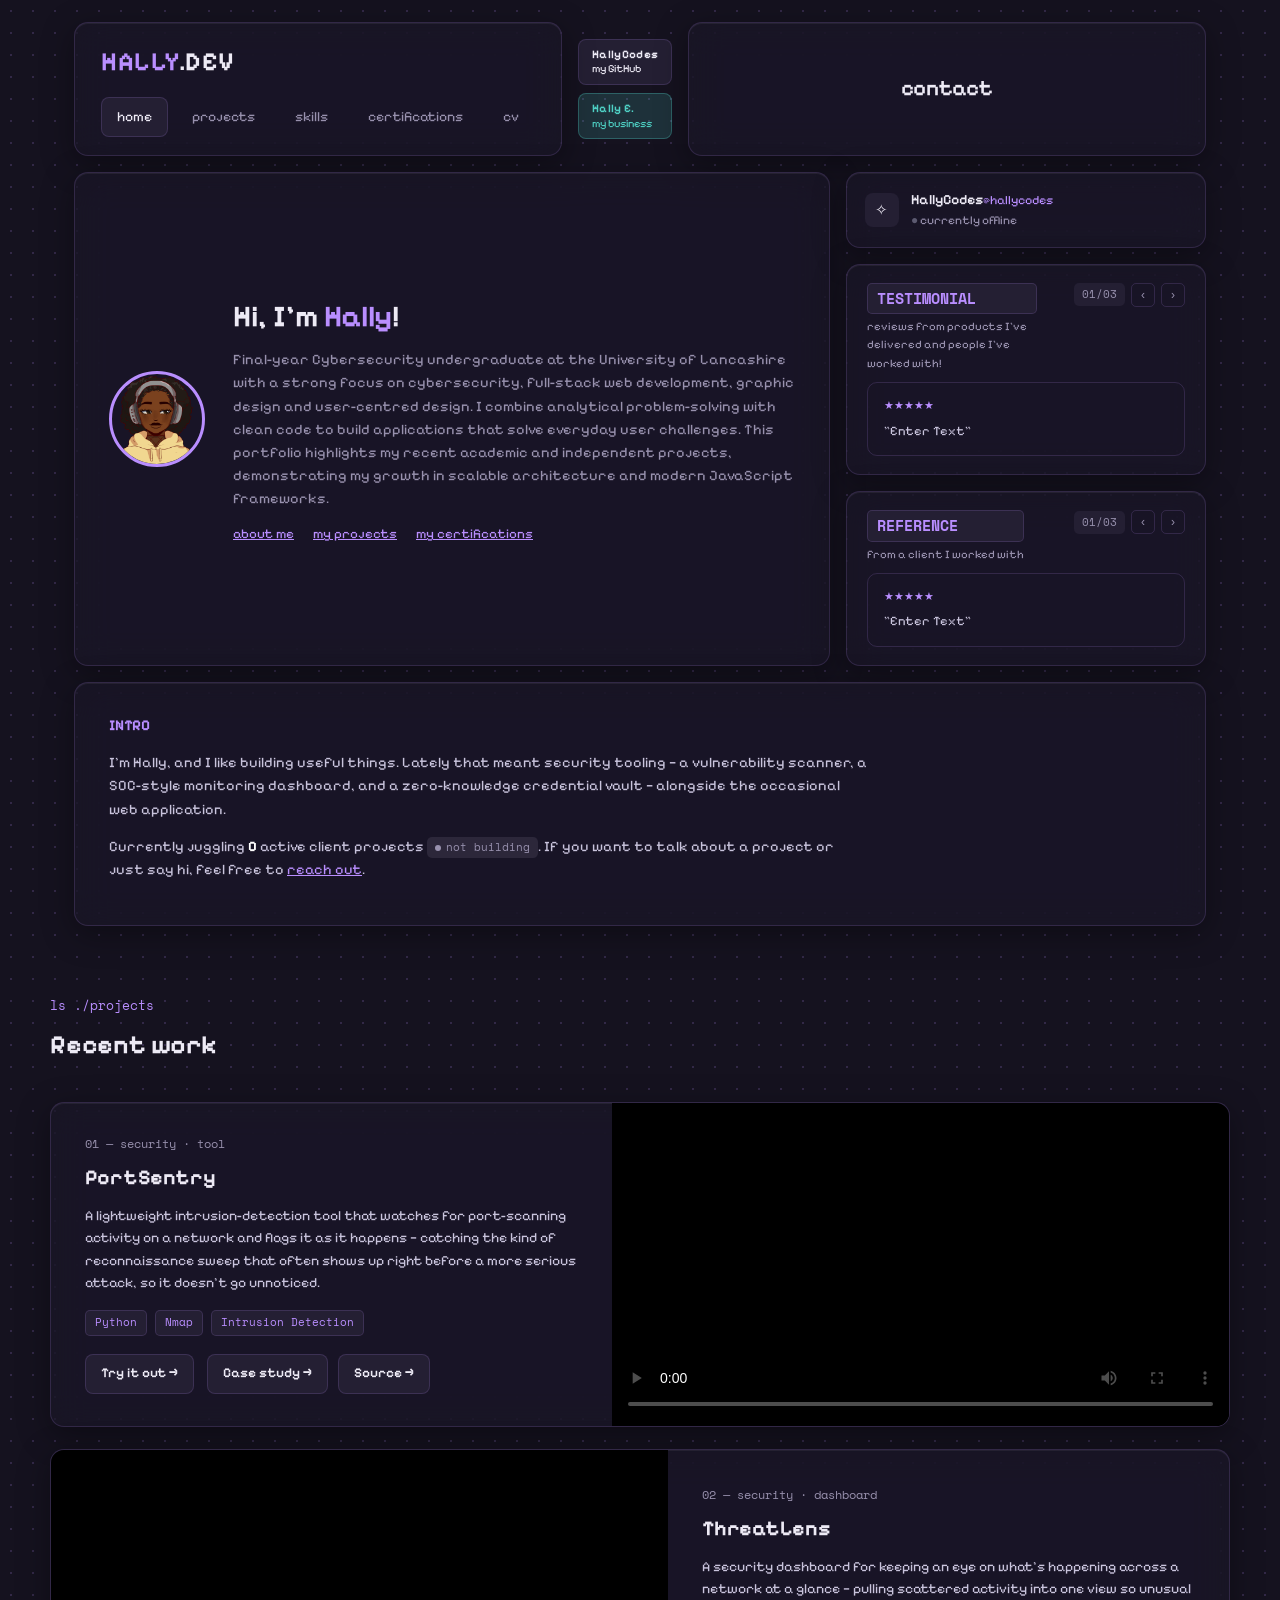
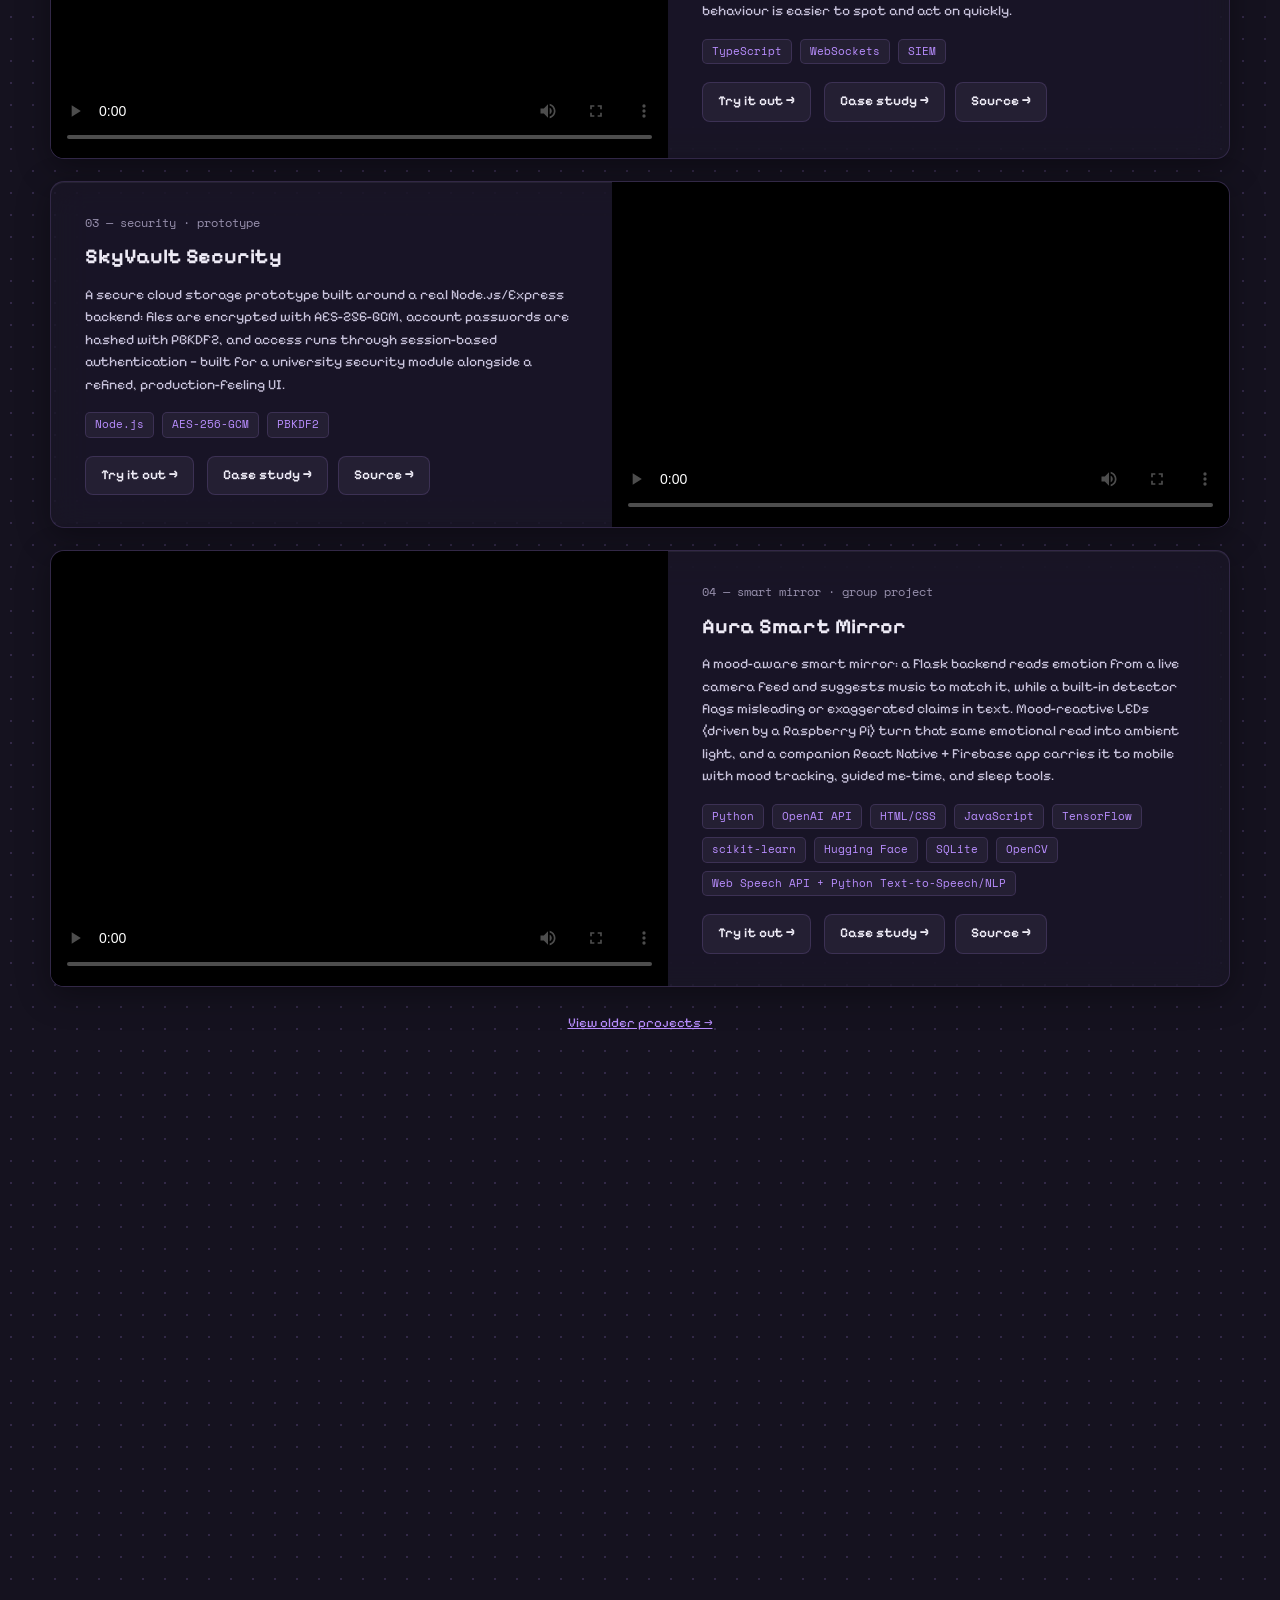
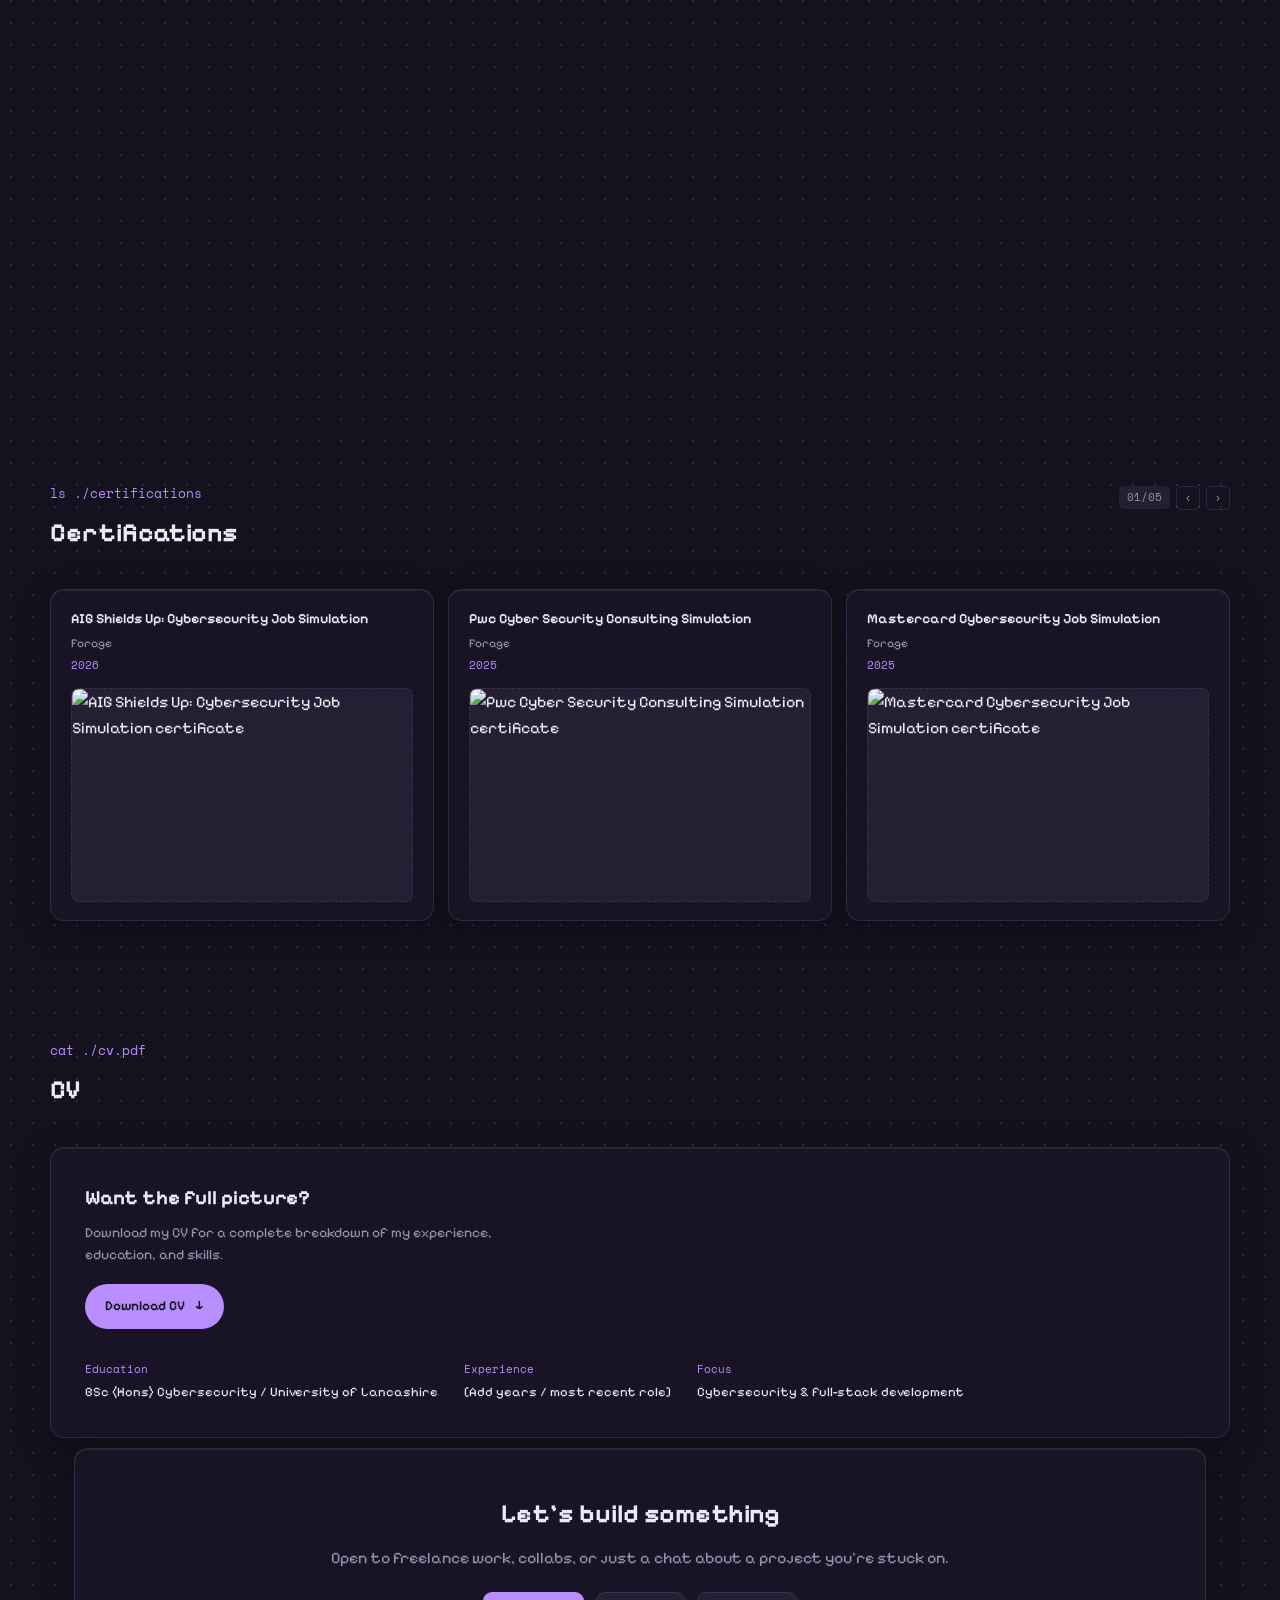
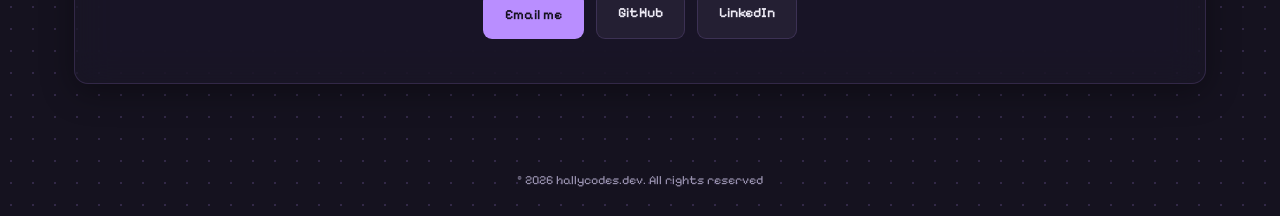
==== commit b46d7e87: "Update print statement from 'Hello' to 'Goodbye'" ====
--- a/index.html
+++ b/index.html
@@ -42,7 +42,7 @@
   <div class="hero-grid">
     <div class="hero-card panel reveal">
       <div class="avatar">
-        <img src="assets/avatar2.png" alt="Hally's avatar">
+        <img src="avatar2.png" alt="Hally's avatar">
       </div>
       <div>
         <h1>Hi, I'm <em>Hally</em>!</h1>
@@ -466,4 +466,4 @@
 </script>
 
 </body>
-</html>+</html>
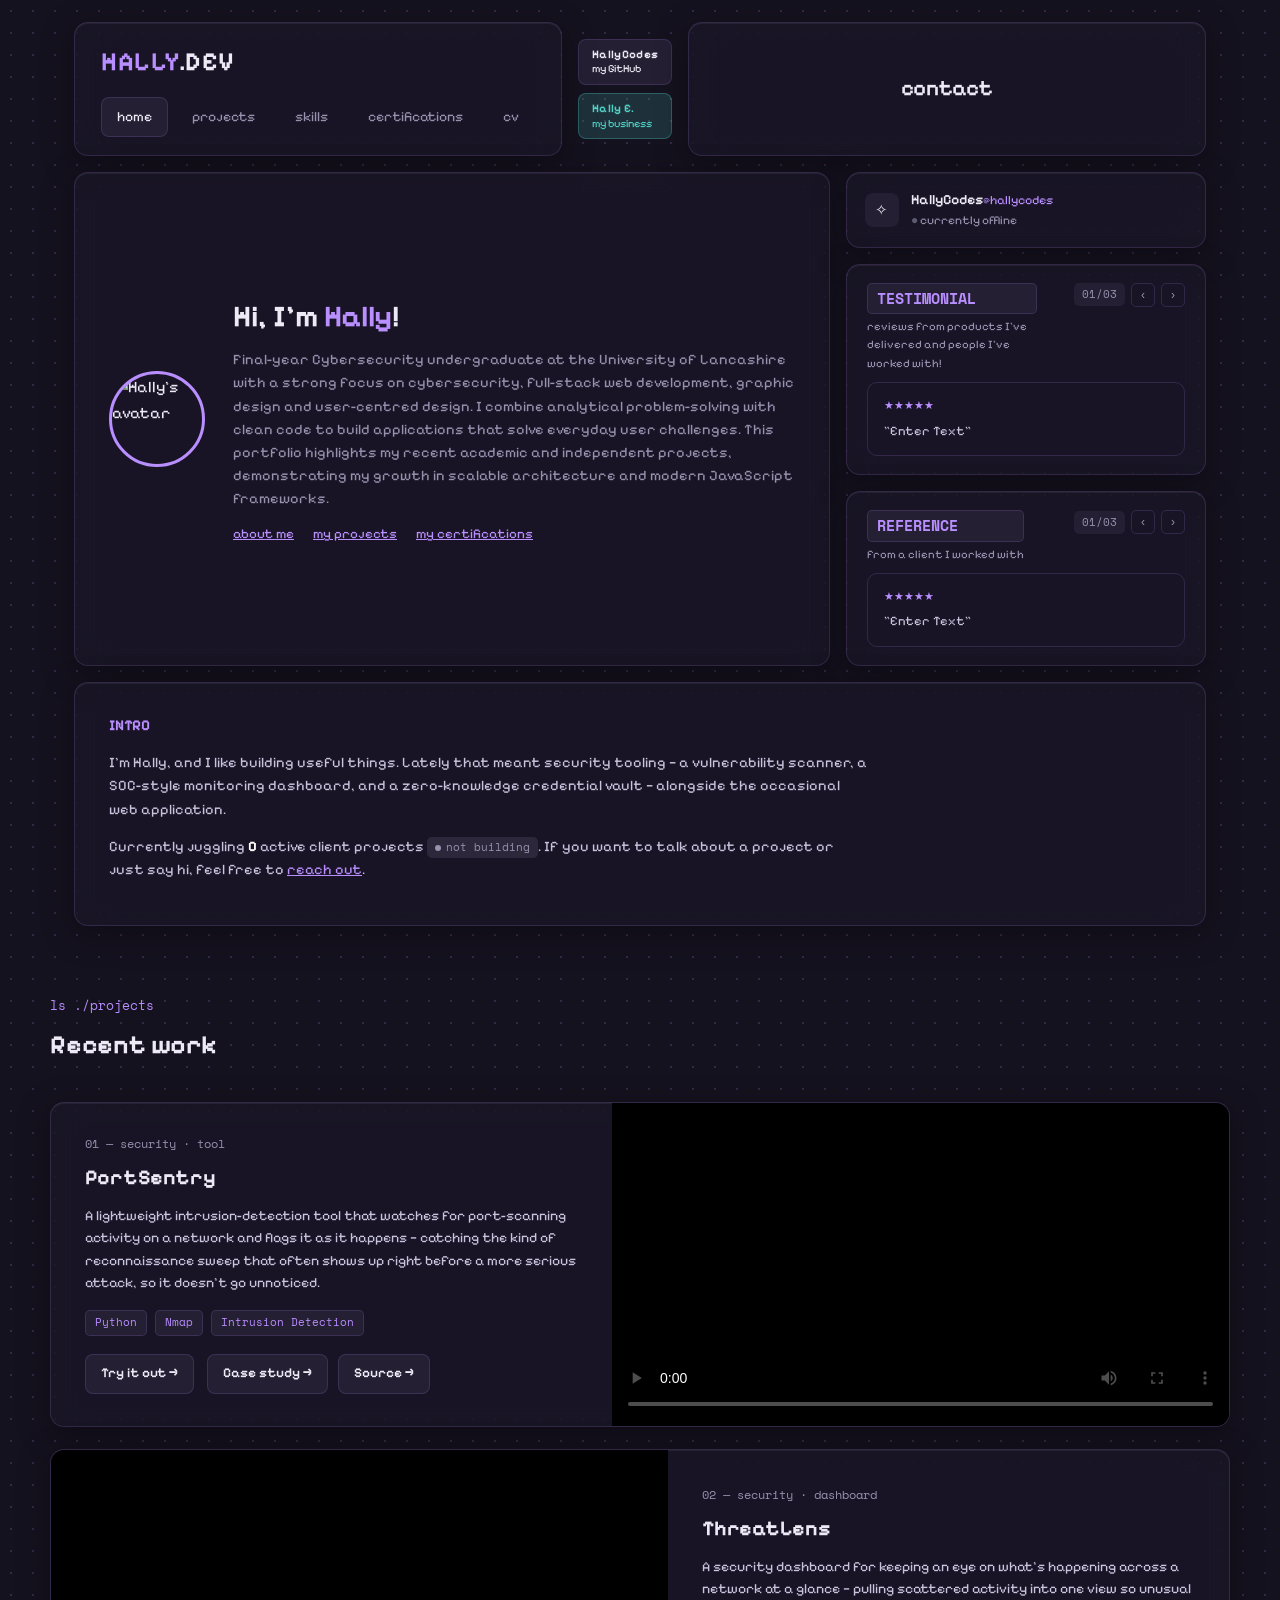
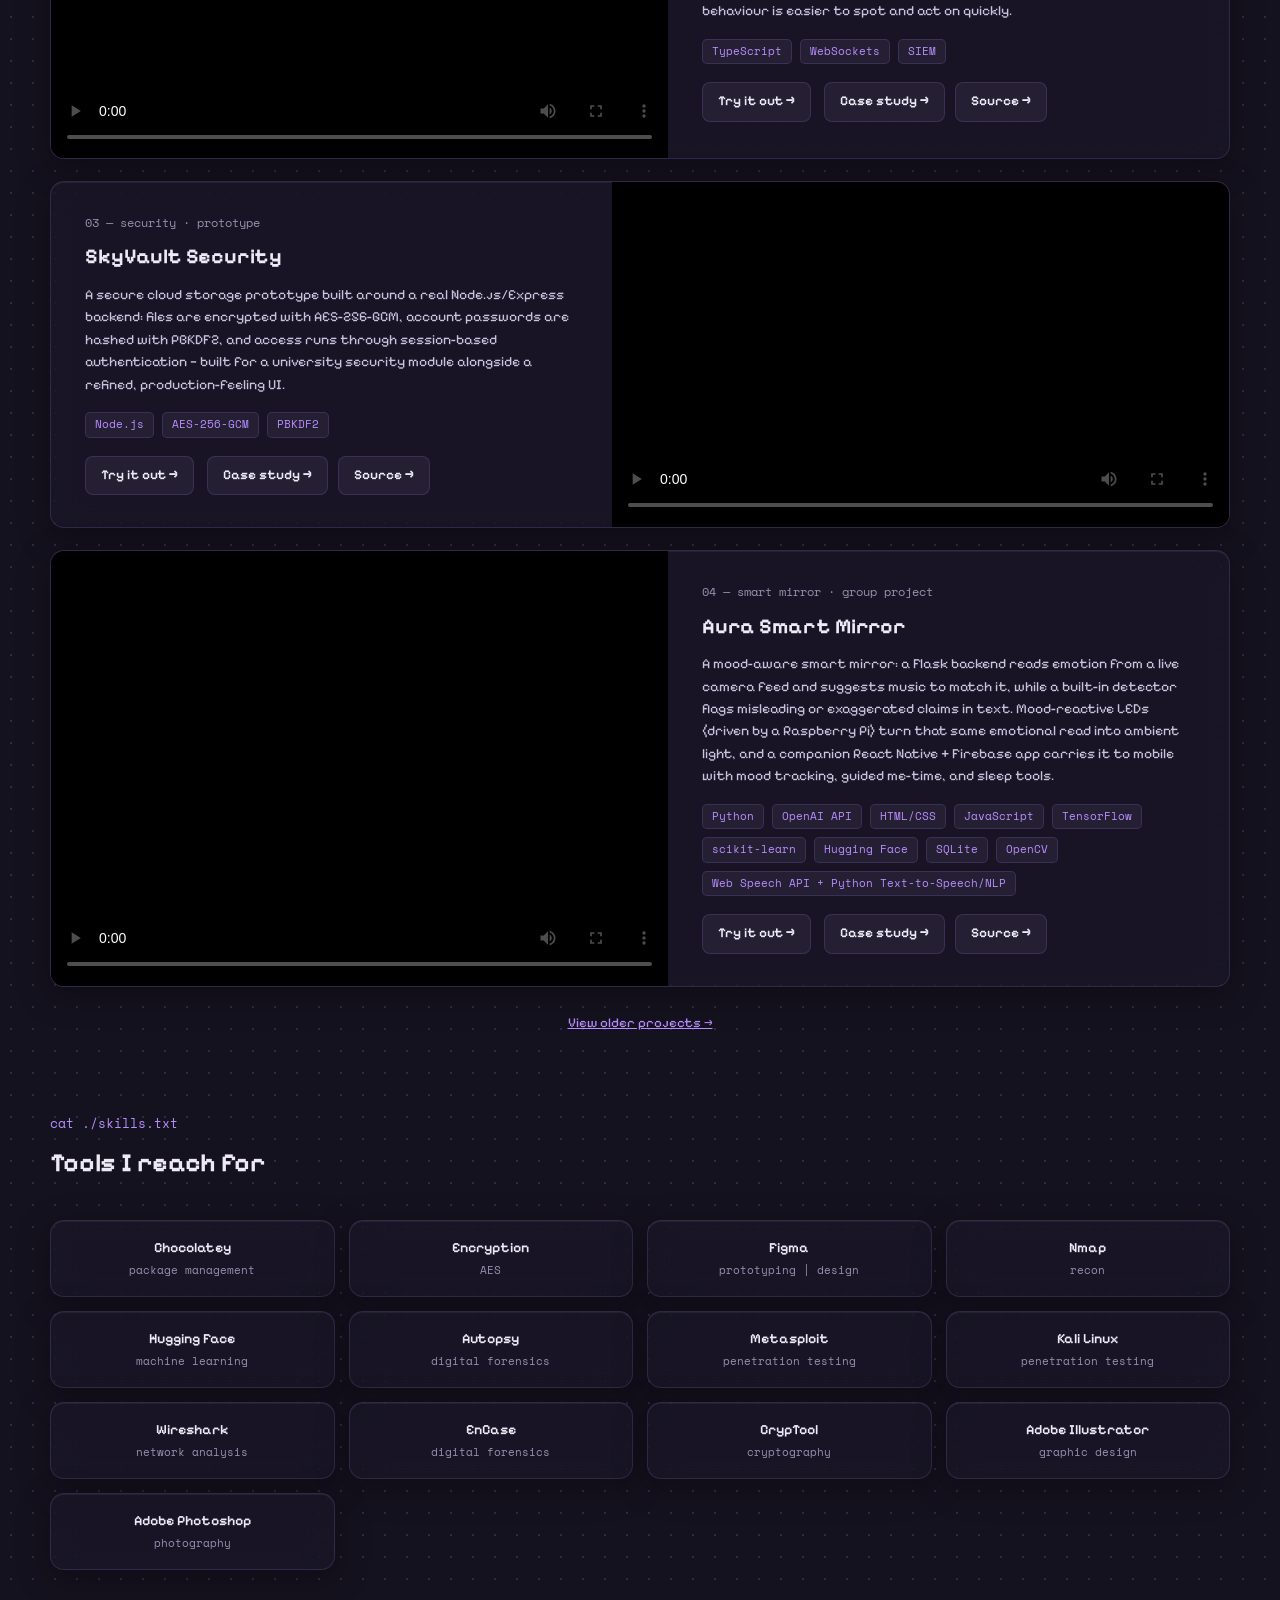
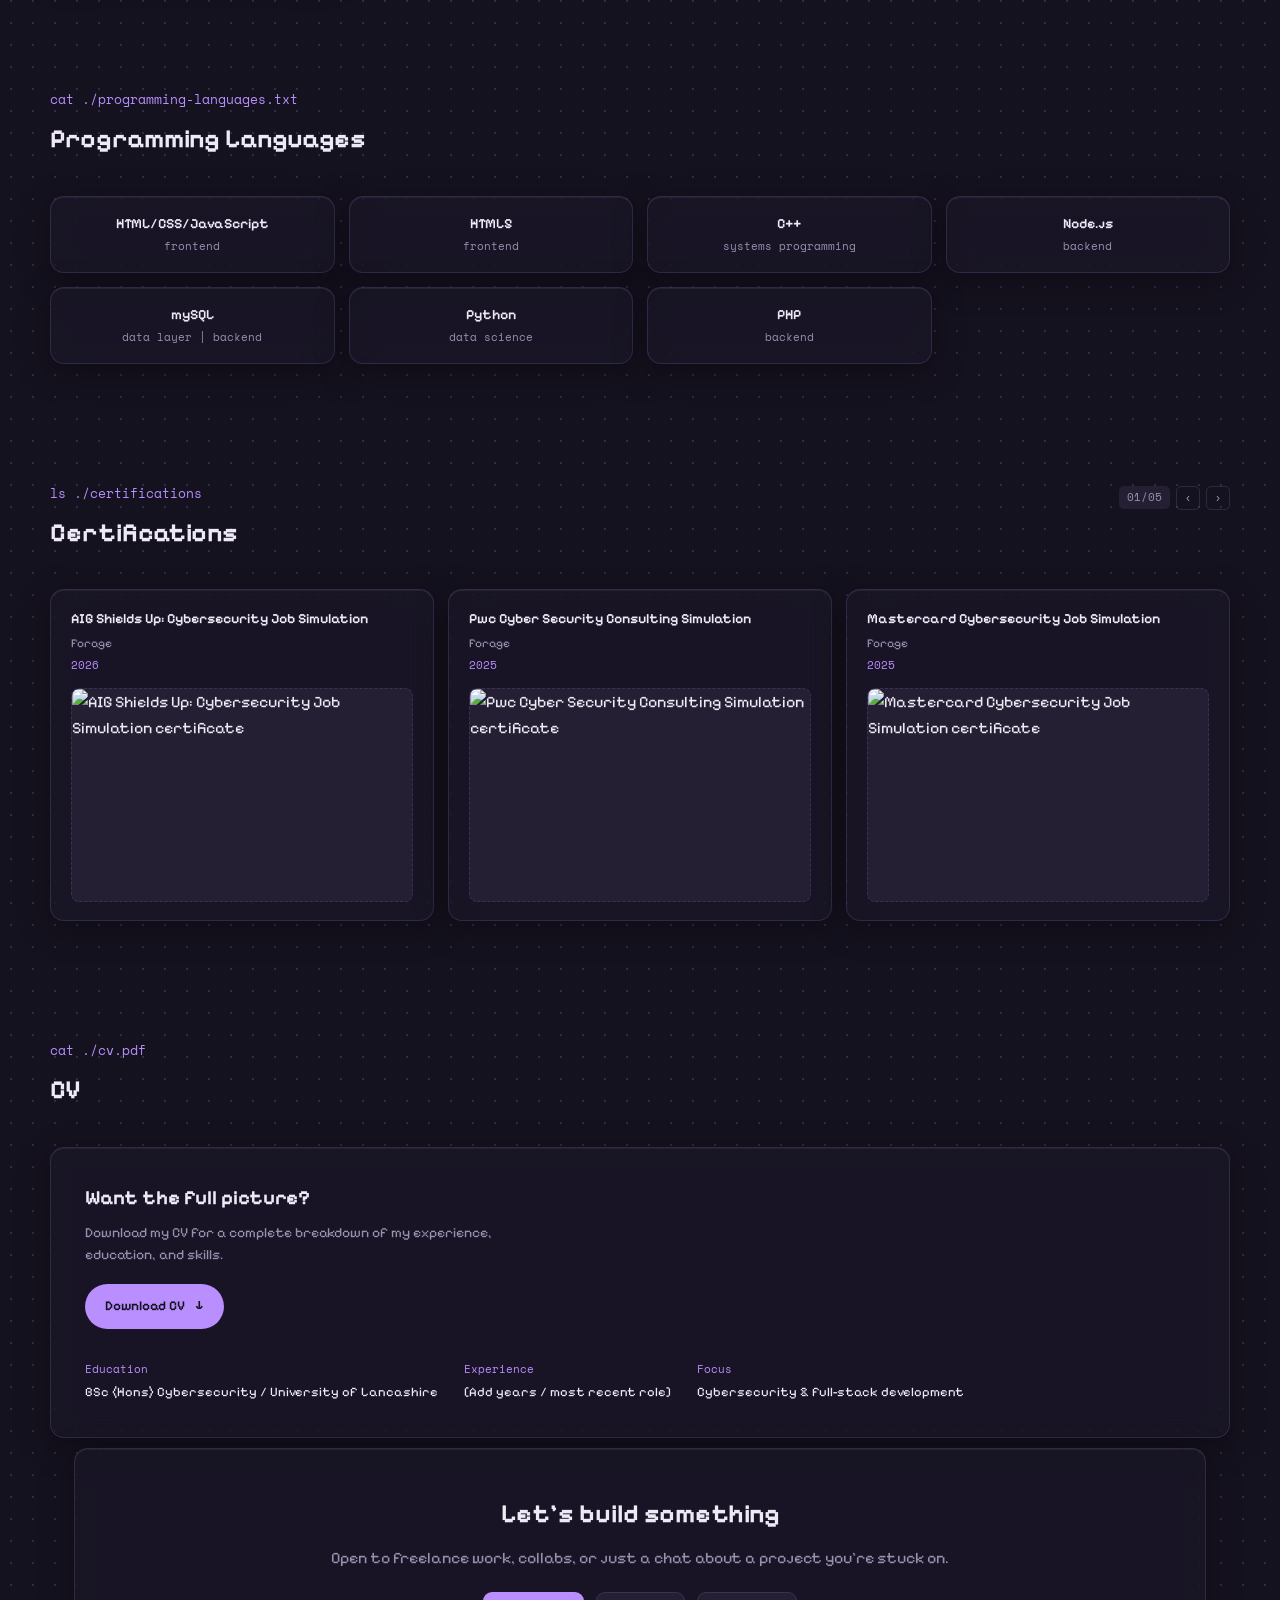
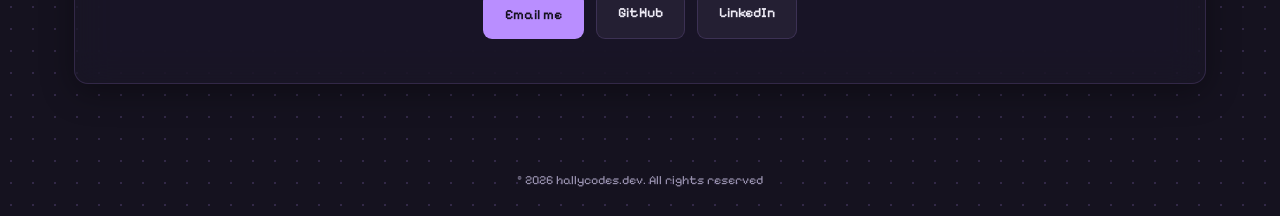
==== commit 3708b6e6: "Update greeting from 'Hello' to 'Goodbye'" ====
--- a/index.html
+++ b/index.html
@@ -42,7 +42,7 @@
   <div class="hero-grid">
     <div class="hero-card panel reveal">
       <div class="avatar">
-        <img src="avatar2.png" alt="Hally's avatar">
+        <img src="assets/avatar2.png" alt="Hally's avatar">
       </div>
       <div>
         <h1>Hi, I'm <em>Hally</em>!</h1>
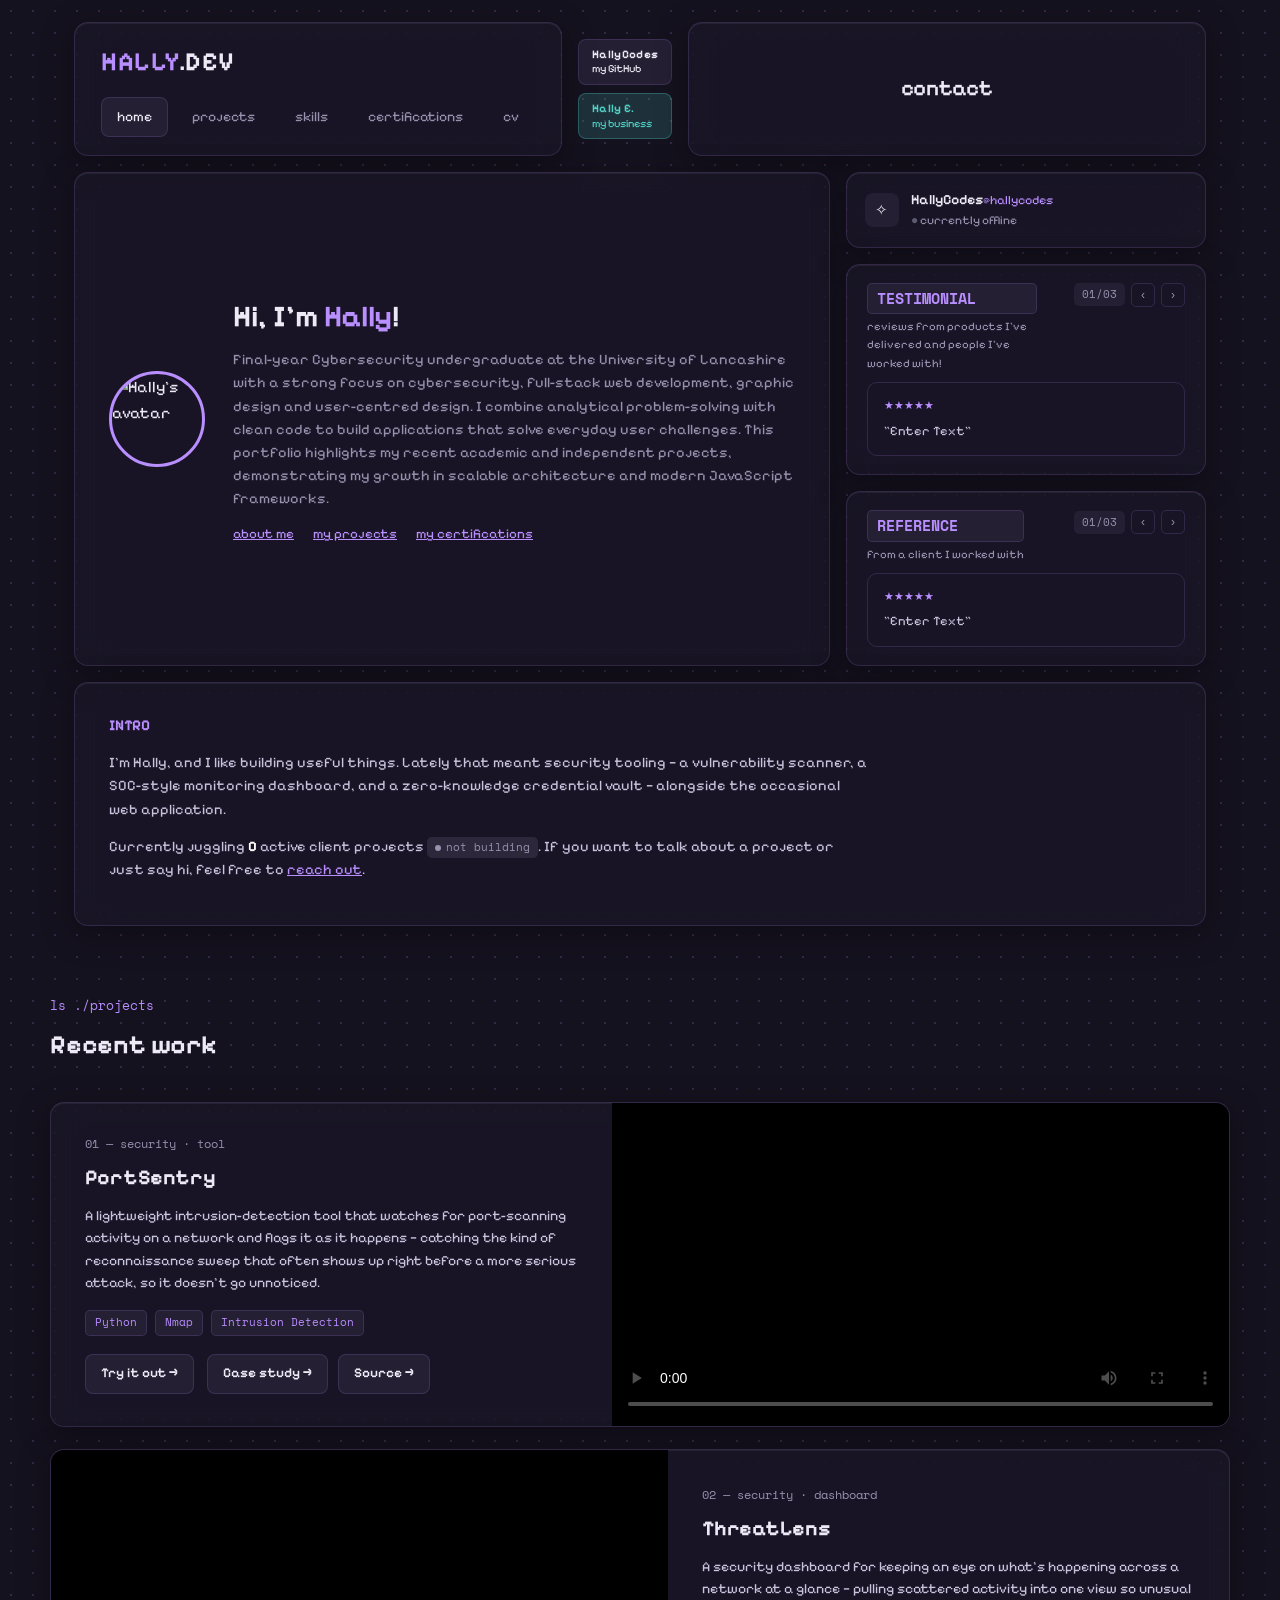
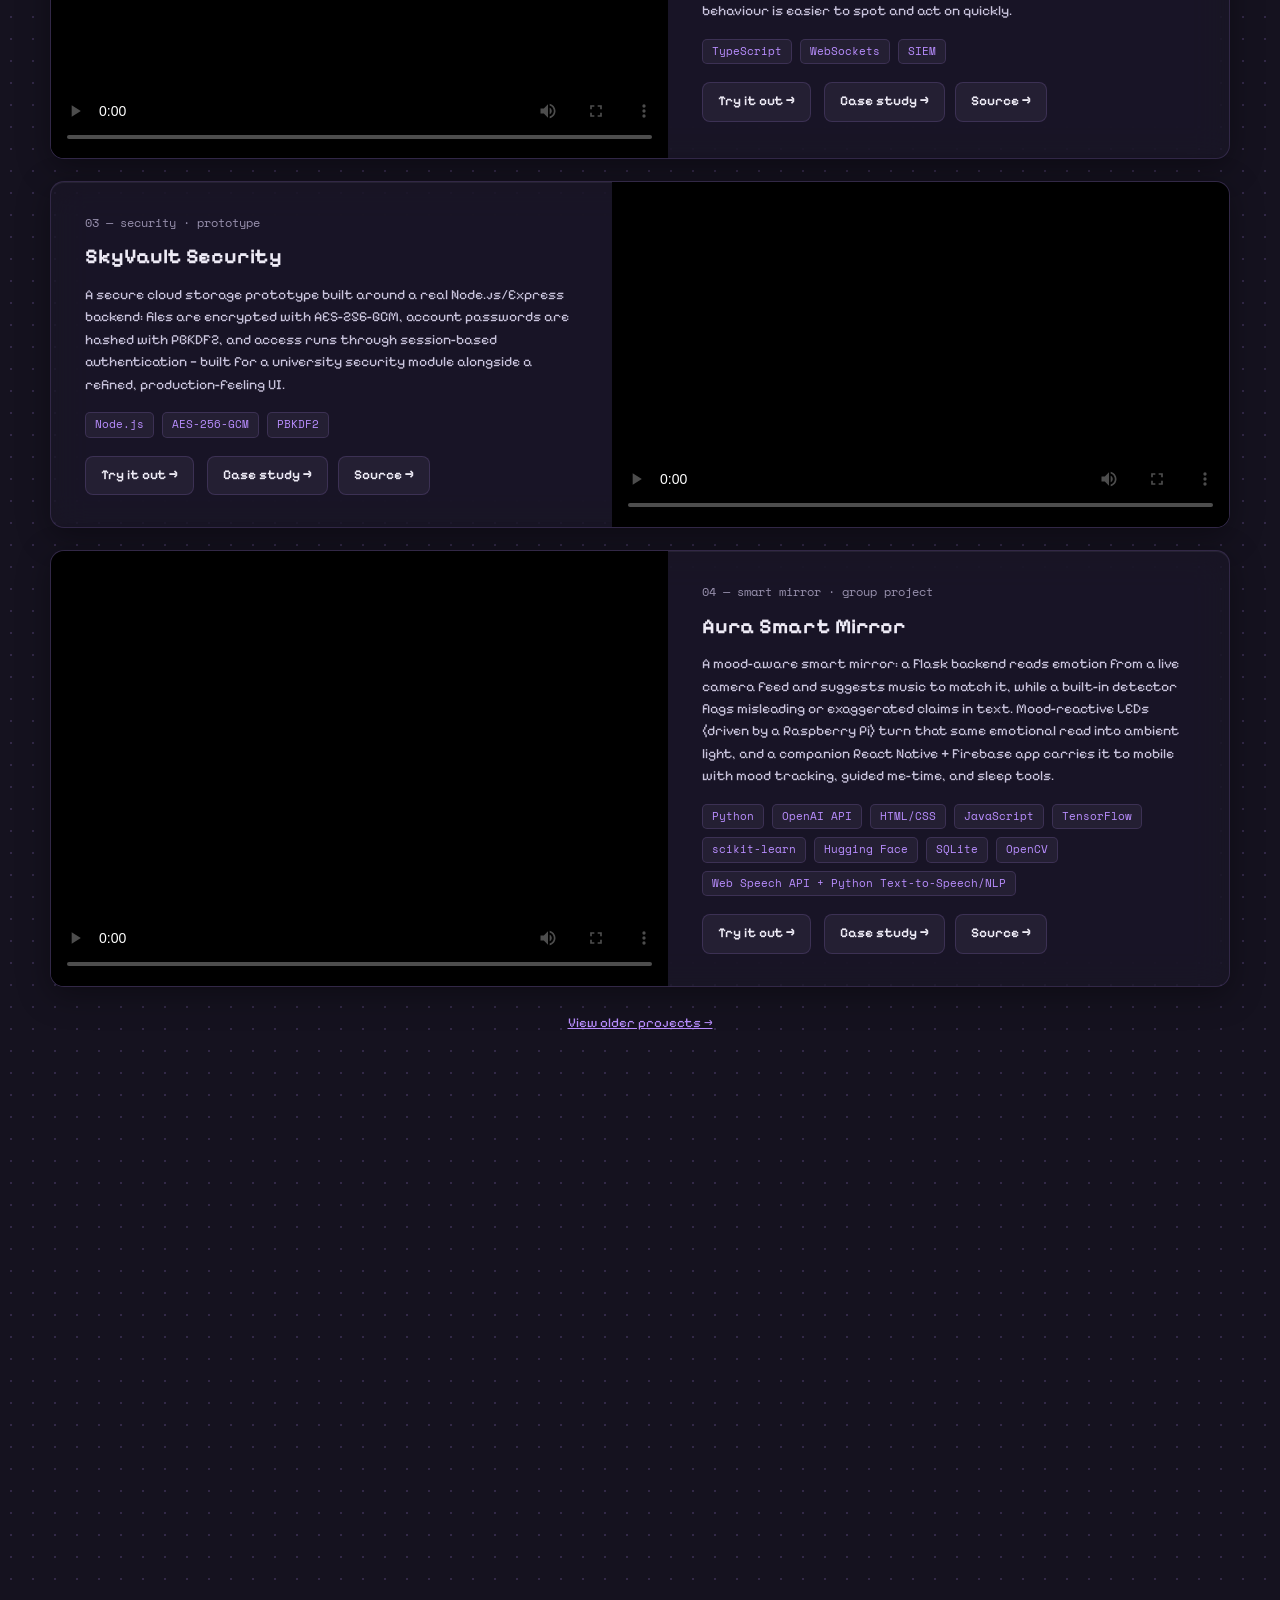
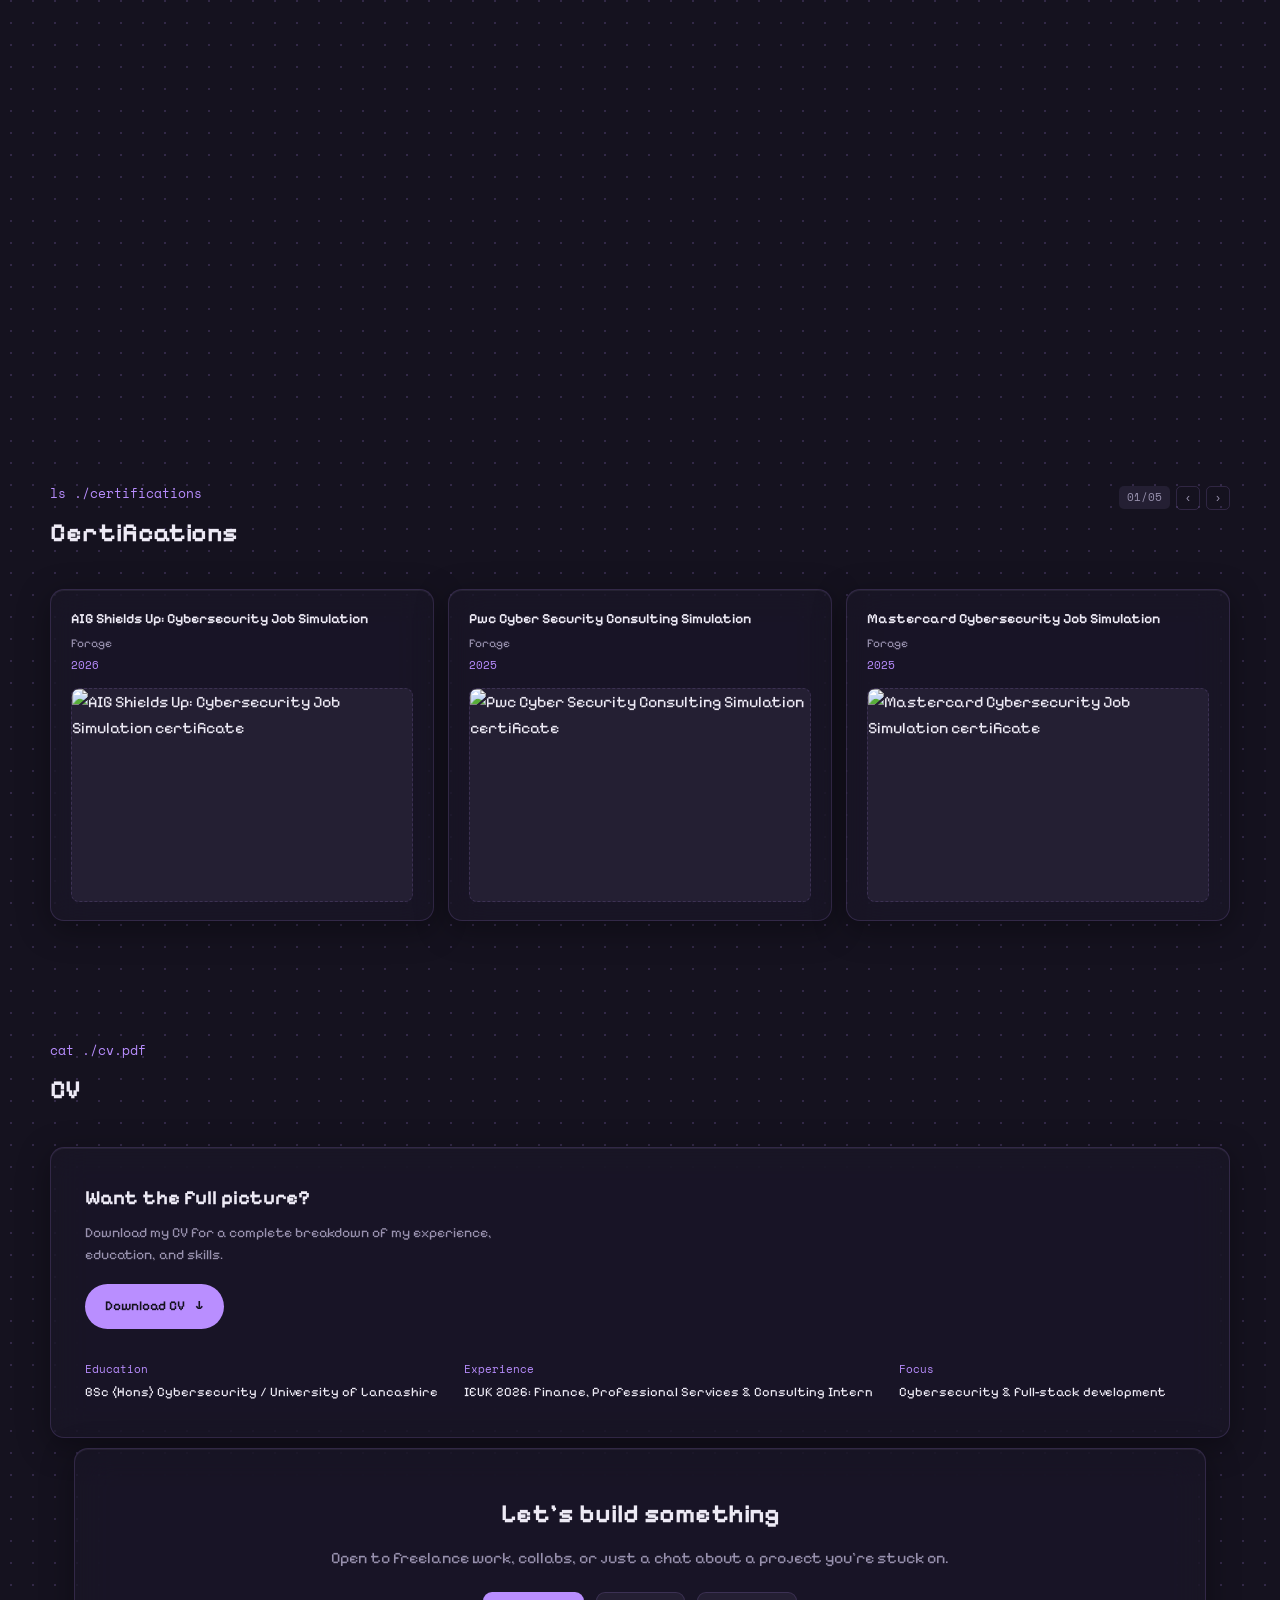
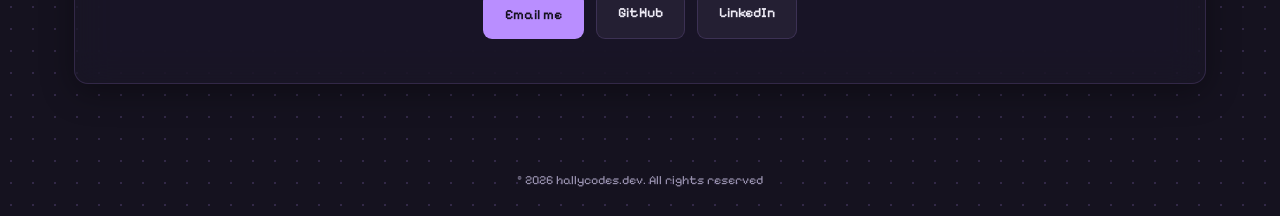
==== commit 321d729a: "Change greeting from 'Hello' to 'Goodbye'" ====
--- a/index.html
+++ b/index.html
@@ -268,7 +268,7 @@
       </div>
       <div class="cv-highlight">
         <div class="cv-h-label">Experience</div>
-        <div class="cv-h-value">[Add years / most recent role]</div>
+        <div class="cv-h-value">IEUK 2026: Finance, Professional Services & Consulting Intern</div>
       </div>
       <div class="cv-highlight">
         <div class="cv-h-label">Focus</div>
